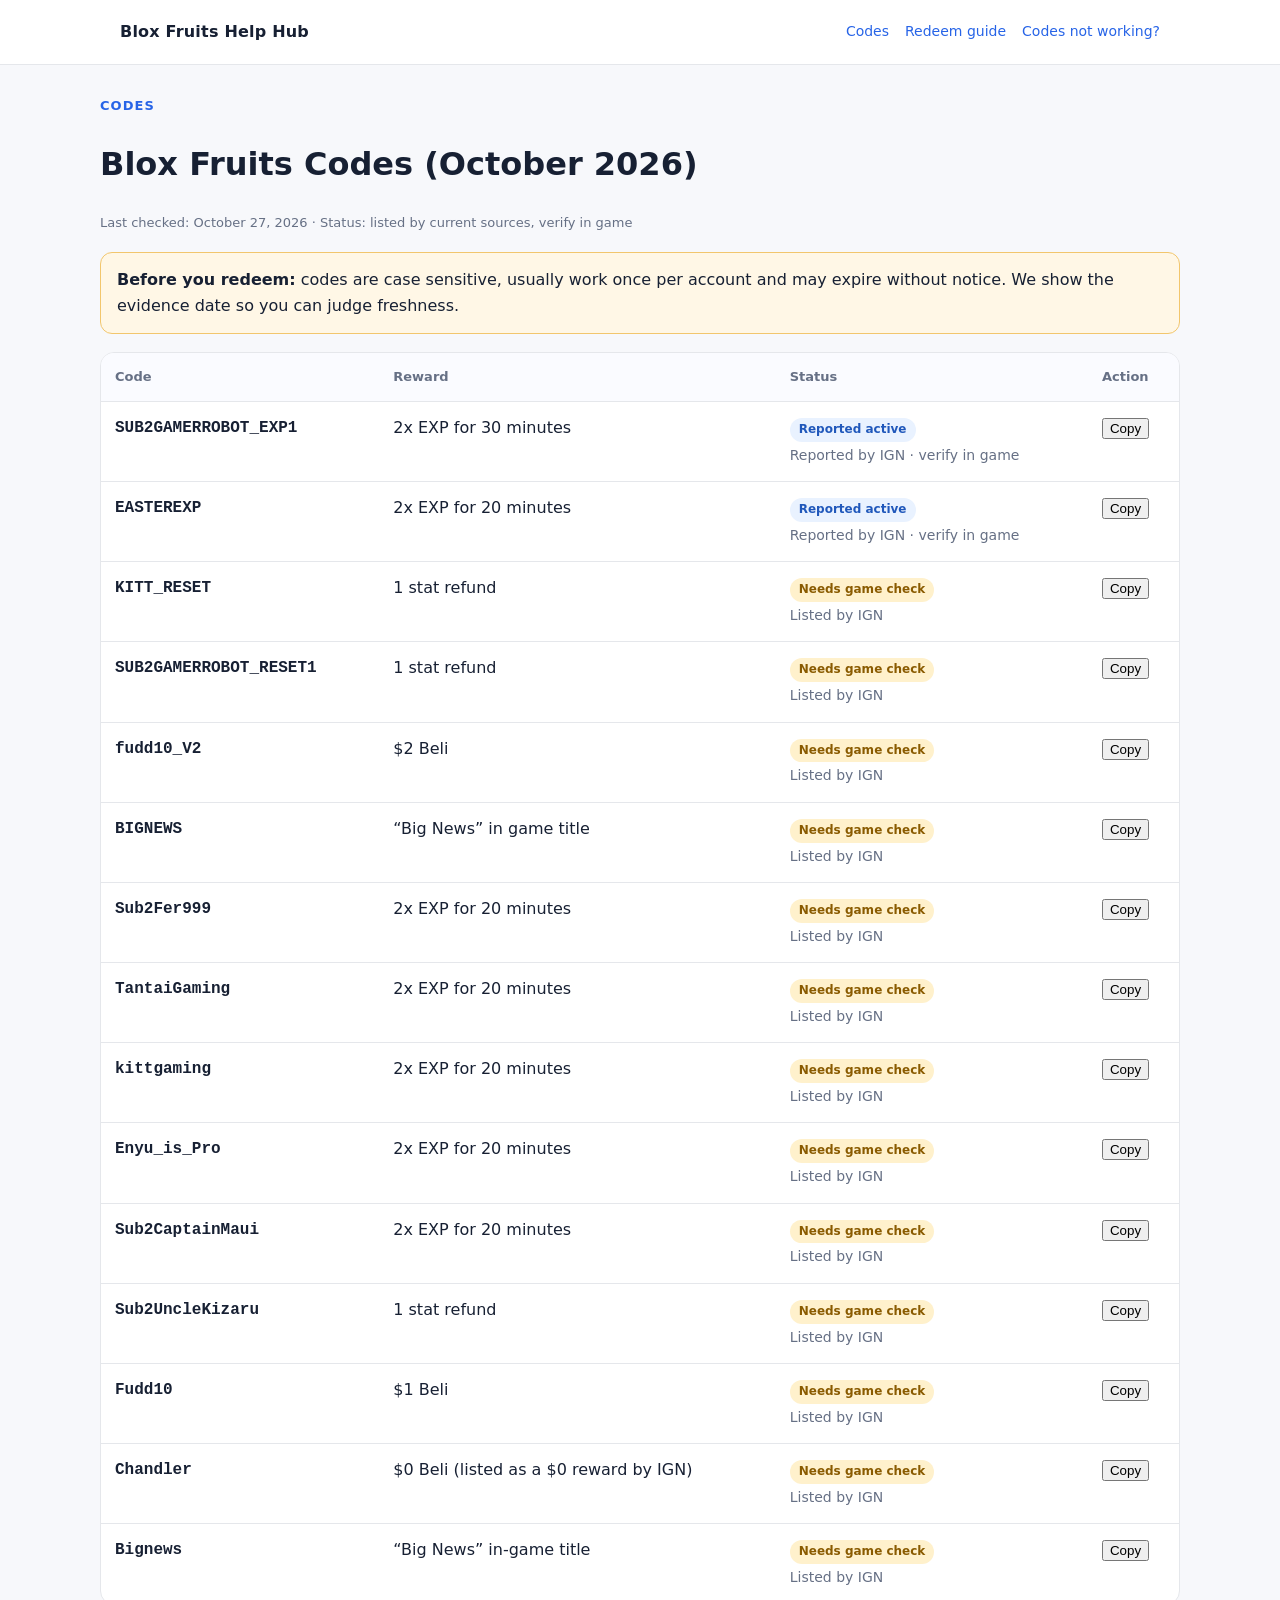
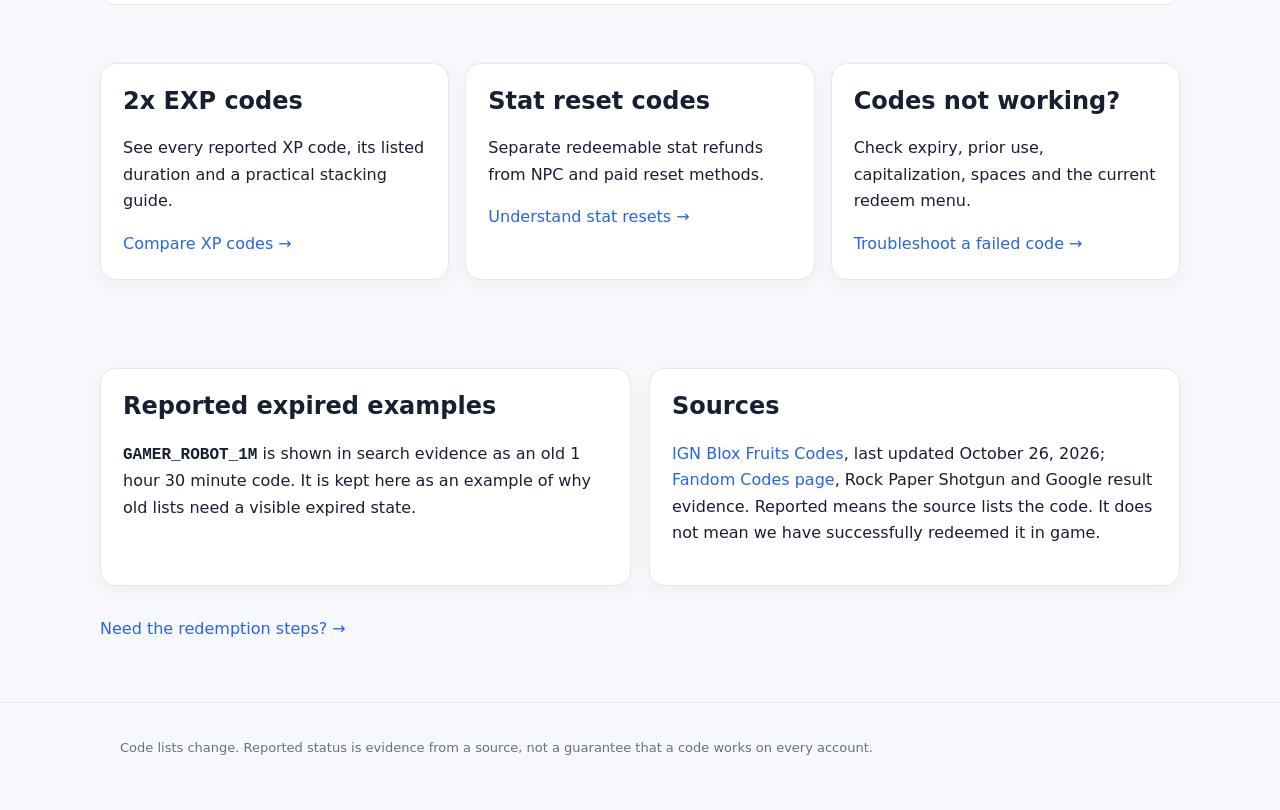
==== codes.html @ a92c0d87 "Add Blox Fruits help hub site" ====
<!doctype html><html lang="en"><head><meta charset="utf-8"><meta name="viewport" content="width=device-width,initial-scale=1"><meta name="description" content="Browse Blox Fruits XP, stat reset, Beli and title codes with rewards, check dates, reported status and a one-click copy button."><link rel="canonical" href="https://blox-fruits-help-hub.pages.dev/codes"><title>Blox Fruits Codes (October 2026) | Blox Fruits Help Hub</title><link rel="stylesheet" href="styles.css"><script src="site.js" defer></script></head><body><header class="top"><div class="shell nav"><a class="logo" href="/">Blox Fruits Help Hub</a><nav class="links"><a href="/codes">Codes</a><a href="/redeem">Redeem guide</a><a href="/not-working">Codes not working?</a></nav></div></header><main class="section shell"><div class="eyebrow">Codes</div><h1>Blox Fruits Codes (October 2026)</h1><p class="meta">Last checked: October 27, 2026 · Status: listed by current sources, verify in game</p><div class="notice"><strong>Before you redeem:</strong> codes are case sensitive, usually work once per account and may expire without notice. We show the evidence date so you can judge freshness.</div><div class="table-wrap"><table class="codes"><thead><tr><th>Code</th><th>Reward</th><th>Status</th><th>Action</th></tr></thead><tbody><tr><td class="code" data-label="Code">SUB2GAMERROBOT_EXP1</td><td data-label="Reward">2x EXP for 30 minutes</td><td data-label="Status"><span class="tag xp">Reported active</span><br><span class="small">Reported by IGN · verify in game</span></td><td data-label="Action"><button onclick="copyCode('SUB2GAMERROBOT_EXP1',this)">Copy</button></td></tr><tr><td class="code" data-label="Code">EASTEREXP</td><td data-label="Reward">2x EXP for 20 minutes</td><td data-label="Status"><span class="tag xp">Reported active</span><br><span class="small">Reported by IGN · verify in game</span></td><td data-label="Action"><button onclick="copyCode('EASTEREXP',this)">Copy</button></td></tr><tr><td class="code" data-label="Code">KITT_RESET</td><td data-label="Reward">1 stat refund</td><td data-label="Status"><span class="tag verify">Needs game check</span><br><span class="small">Listed by IGN</span></td><td data-label="Action"><button onclick="copyCode('KITT_RESET',this)">Copy</button></td></tr><tr><td class="code" data-label="Code">SUB2GAMERROBOT_RESET1</td><td data-label="Reward">1 stat refund</td><td data-label="Status"><span class="tag verify">Needs game check</span><br><span class="small">Listed by IGN</span></td><td data-label="Action"><button onclick="copyCode('SUB2GAMERROBOT_RESET1',this)">Copy</button></td></tr><tr><td class="code" data-label="Code">fudd10_V2</td><td data-label="Reward">$2 Beli</td><td data-label="Status"><span class="tag verify">Needs game check</span><br><span class="small">Listed by IGN</span></td><td data-label="Action"><button onclick="copyCode('fudd10_V2',this)">Copy</button></td></tr><tr><td class="code" data-label="Code">BIGNEWS</td><td data-label="Reward">“Big News” in game title</td><td data-label="Status"><span class="tag verify">Needs game check</span><br><span class="small">Listed by IGN</span></td><td data-label="Action"><button onclick="copyCode('BIGNEWS',this)">Copy</button></td></tr><tr><td class="code" data-label="Code">Sub2Fer999</td><td data-label="Reward">2x EXP for 20 minutes</td><td data-label="Status"><span class="tag verify">Needs game check</span><br><span class="small">Listed by IGN</span></td><td data-label="Action"><button onclick="copyCode('Sub2Fer999',this)">Copy</button></td></tr><tr><td class="code" data-label="Code">TantaiGaming</td><td data-label="Reward">2x EXP for 20 minutes</td><td data-label="Status"><span class="tag verify">Needs game check</span><br><span class="small">Listed by IGN</span></td><td data-label="Action"><button onclick="copyCode('TantaiGaming',this)">Copy</button></td></tr><tr><td class="code" data-label="Code">kittgaming</td><td data-label="Reward">2x EXP for 20 minutes</td><td data-label="Status"><span class="tag verify">Needs game check</span><br><span class="small">Listed by IGN</span></td><td data-label="Action"><button onclick="copyCode('kittgaming',this)">Copy</button></td></tr><tr><td class="code" data-label="Code">Enyu_is_Pro</td><td data-label="Reward">2x EXP for 20 minutes</td><td data-label="Status"><span class="tag verify">Needs game check</span><br><span class="small">Listed by IGN</span></td><td data-label="Action"><button onclick="copyCode('Enyu_is_Pro',this)">Copy</button></td></tr><tr><td class="code" data-label="Code">Sub2CaptainMaui</td><td data-label="Reward">2x EXP for 20 minutes</td><td data-label="Status"><span class="tag verify">Needs game check</span><br><span class="small">Listed by IGN</span></td><td data-label="Action"><button onclick="copyCode('Sub2CaptainMaui',this)">Copy</button></td></tr><tr><td class="code" data-label="Code">Sub2UncleKizaru</td><td data-label="Reward">1 stat refund</td><td data-label="Status"><span class="tag verify">Needs game check</span><br><span class="small">Listed by IGN</span></td><td data-label="Action"><button onclick="copyCode('Sub2UncleKizaru',this)">Copy</button></td></tr><tr><td class="code" data-label="Code">Fudd10</td><td data-label="Reward">$1 Beli</td><td data-label="Status"><span class="tag verify">Needs game check</span><br><span class="small">Listed by IGN</span></td><td data-label="Action"><button onclick="copyCode('Fudd10',this)">Copy</button></td></tr><tr><td class="code" data-label="Code">Chandler</td><td data-label="Reward">$0 Beli (listed as a $0 reward by IGN)</td><td data-label="Status"><span class="tag verify">Needs game check</span><br><span class="small">Listed by IGN</span></td><td data-label="Action"><button onclick="copyCode('Chandler',this)">Copy</button></td></tr><tr><td class="code" data-label="Code">Bignews</td><td data-label="Reward">“Big News” in-game title</td><td data-label="Status"><span class="tag verify">Needs game check</span><br><span class="small">Listed by IGN</span></td><td data-label="Action"><button onclick="copyCode('Bignews',this)">Copy</button></td></tr></tbody></table></div><div class="grid section"><article class="card"><h2>2x EXP codes</h2><p>See every reported XP code, its listed duration and a practical stacking guide.</p><a href="/two-x-exp-codes">Compare XP codes →</a></article><article class="card"><h2>Stat reset codes</h2><p>Separate redeemable stat refunds from NPC and paid reset methods.</p><a href="/stat-reset-codes">Understand stat resets →</a></article><article class="card"><h2>Codes not working?</h2><p>Check expiry, prior use, capitalization, spaces and the current redeem menu.</p><a href="/not-working">Troubleshoot a failed code →</a></article></div><div class="two section"><section class="card"><h2>Reported expired examples</h2><p><span class="code">GAMER_ROBOT_1M</span> is shown in search evidence as an old 1 hour 30 minute code. It is kept here as an example of why old lists need a visible expired state.</p></section><section class="card"><h2>Sources</h2><p><a href="https://www.ign.com/wikis/blox-fruits/Blox_Fruits_Codes" rel="noreferrer">IGN Blox Fruits Codes</a>, last updated October 26, 2026; <a href="https://blox-fruits.fandom.com/wiki/Codes" rel="noreferrer">Fandom Codes page</a>, Rock Paper Shotgun and Google result evidence. Reported means the source lists the code. It does not mean we have successfully redeemed it in game.</p></section></div><a href="/redeem">Need the redemption steps? →</a></main><footer class="footer"><div class="shell">Code lists change. Reported status is evidence from a source, not a guarantee that a code works on every account.</div></footer></body></html>
---- styles.css ----
:root{--bg:#f7f8fb;--ink:#172033;--muted:#667085;--card:#fff;--line:#e5e7eb;--brand:#2764e7;--soft:#eef4ff;--warn:#fff7e6;--warn-line:#f2c66d;--ok:#e8f7ee;--ok-line:#83c99c}*{box-sizing:border-box}body{margin:0;background:var(--bg);color:var(--ink);font:16px/1.65 system-ui,-apple-system,BlinkMacSystemFont,"Segoe UI",sans-serif}a{color:var(--brand);text-decoration:none}a:hover{text-decoration:underline}.shell{max-width:1080px;margin:auto;padding:0 20px}.top{background:#fff;border-bottom:1px solid var(--line);position:sticky;top:0;z-index:10}.nav{display:flex;align-items:center;justify-content:space-between;min-height:64px;gap:18px}.logo{font-weight:800;color:var(--ink);letter-spacing:.2px}.links{display:flex;gap:16px;flex-wrap:wrap;font-size:14px}.hero{padding:54px 0 30px;background:linear-gradient(135deg,#f0f5ff,#fff)}.eyebrow{font-size:13px;color:var(--brand);font-weight:700;text-transform:uppercase;letter-spacing:.08em}.hero h1{font-size:clamp(32px,5vw,52px);line-height:1.12;margin:12px 0}.hero p{max-width:720px;color:var(--muted);font-size:18px}.meta{font-size:13px;color:var(--muted)}.grid{display:grid;grid-template-columns:repeat(auto-fit,minmax(240px,1fr));gap:16px;margin:28px 0}.card{background:var(--card);border:1px solid var(--line);border-radius:16px;padding:22px;box-shadow:0 5px 18px rgba(25,50,100,.04)}.card h2,.card h3{margin-top:0;line-height:1.25}.button{display:inline-block;background:var(--brand);color:#fff;border-radius:10px;padding:10px 14px;font-weight:700;margin-top:8px}.button:hover{text-decoration:none;filter:brightness(.95)}.section{padding:30px 0}.notice{background:var(--warn);border:1px solid var(--warn-line);padding:14px 16px;border-radius:12px;margin:18px 0}.success{background:var(--ok);border:1px solid var(--ok-line);padding:14px 16px;border-radius:12px;margin:18px 0}.table-wrap{overflow-x:auto;background:#fff;border:1px solid var(--line);border-radius:14px}.codes{border-collapse:collapse;width:100%;min-width:680px}.codes th,.codes td{padding:13px 14px;border-bottom:1px solid var(--line);text-align:left;vertical-align:top}.codes th{background:#fafbff;font-size:13px;color:var(--muted)}.codes tr:last-child td{border-bottom:0}.code{font-family:ui-monospace,SFMono-Regular,Menlo,monospace;font-weight:700;white-space:nowrap}.tag{display:inline-block;border-radius:999px;padding:2px 9px;font-size:12px;font-weight:700}.tag.verify{background:#fff1cc;color:#8a5b00}.tag.exp{background:#f1f2f4;color:#596273}.tag.xp{background:#e9f2ff;color:#2058bb}.two{display:grid;grid-template-columns:repeat(auto-fit,minmax(300px,1fr));gap:18px}.steps li{margin:9px 0}.footer{color:var(--muted);font-size:13px;padding:34px 0 52px;border-top:1px solid var(--line);margin-top:30px}.small{font-size:14px;color:var(--muted)}@media(max-width:640px){.nav{align-items:flex-start;flex-direction:column;padding:14px 0}.hero{padding-top:34px}.links{gap:10px}.card{padding:18px}.table-wrap{overflow:visible;border:0;background:transparent}.codes{display:block;min-width:0;background:transparent}.codes thead{display:none}.codes tbody,.codes tr,.codes td{display:block;width:100%}.codes tr{background:#fff;border:1px solid var(--line);border-radius:14px;margin:0 0 12px;padding:4px 14px}.codes td{border-bottom:1px solid var(--line);padding:10px 0}.codes tr:last-child td{border-bottom:1px solid var(--line)}.codes td:last-child{border-bottom:0;padding-top:12px}.codes td::before{content:attr(data-label);display:block;font-size:12px;font-weight:700;color:var(--muted);margin-bottom:3px}.code{white-space:normal;overflow-wrap:anywhere}.two{grid-template-columns:1fr}}
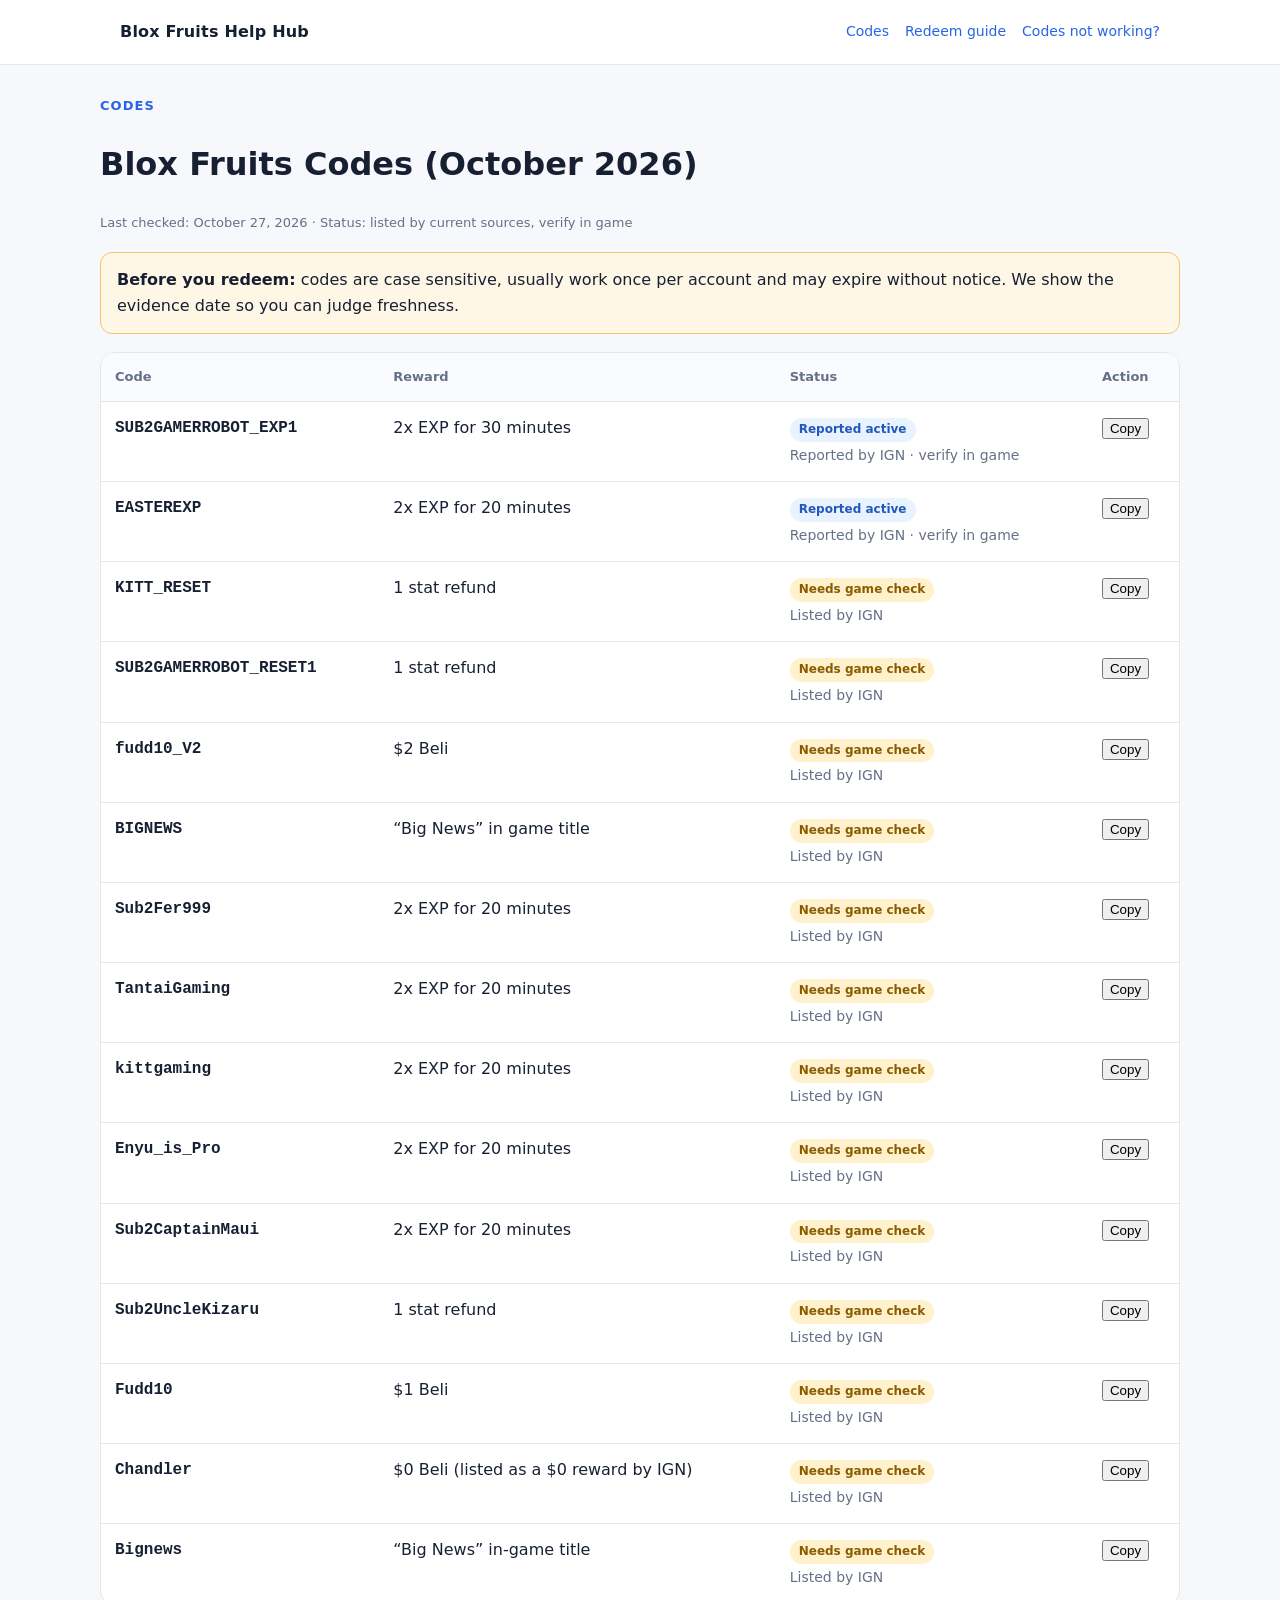
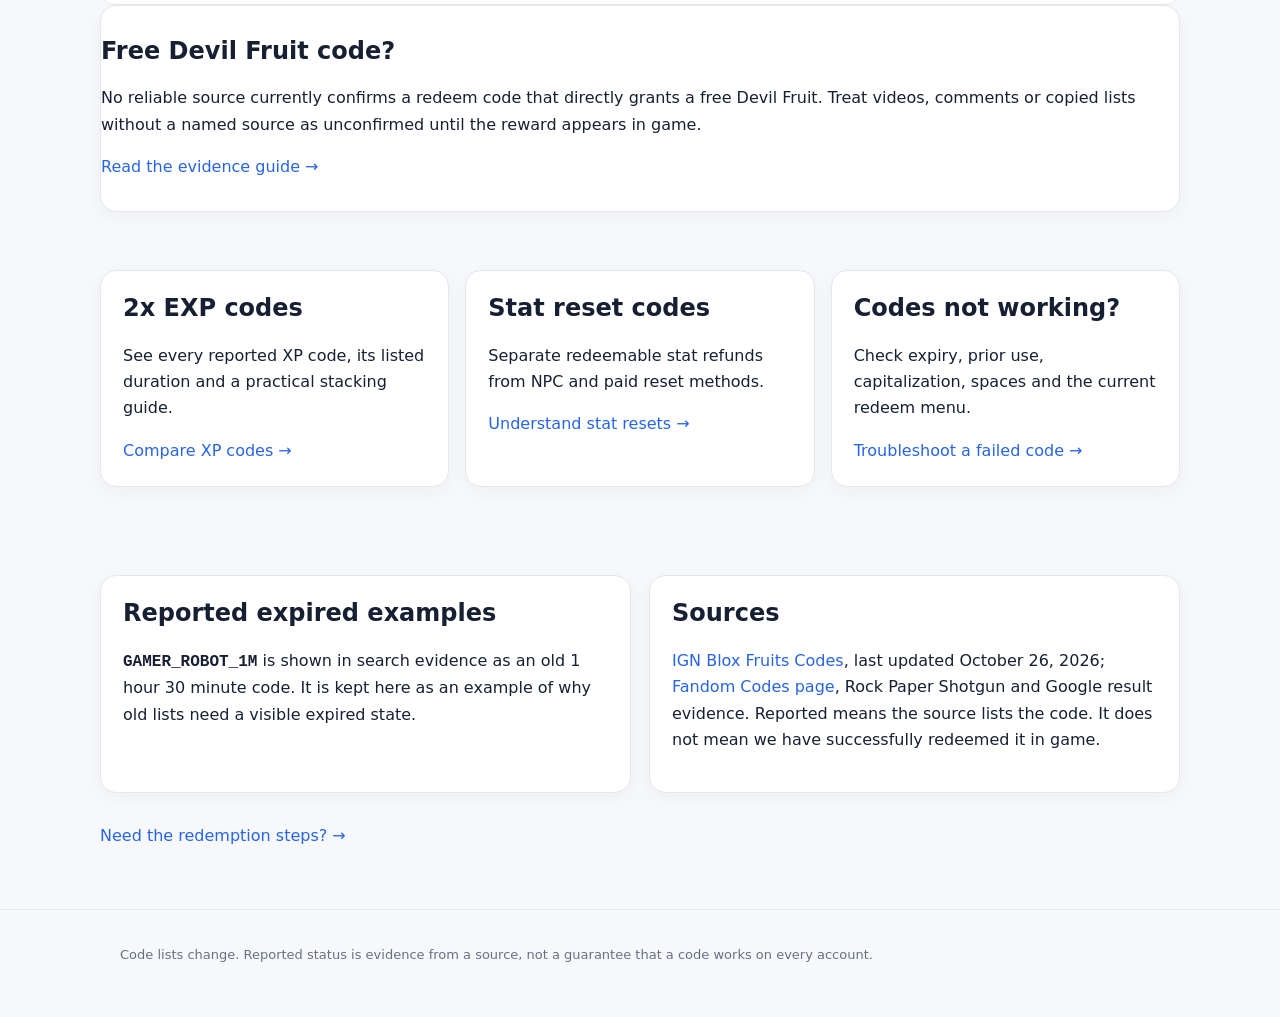
==== commit 81478af2: "Add free Devil Fruit evidence guide" ====
--- a/codes.html
+++ b/codes.html
@@ -1 +1 @@
-<!doctype html><html lang="en"><head><meta charset="utf-8"><meta name="viewport" content="width=device-width,initial-scale=1"><meta name="description" content="Browse Blox Fruits XP, stat reset, Beli and title codes with rewards, check dates, reported status and a one-click copy button."><link rel="canonical" href="https://blox-fruits-help-hub.pages.dev/codes"><title>Blox Fruits Codes (October 2026) | Blox Fruits Help Hub</title><link rel="stylesheet" href="styles.css"><script src="site.js" defer></script></head><body><header class="top"><div class="shell nav"><a class="logo" href="/">Blox Fruits Help Hub</a><nav class="links"><a href="/codes">Codes</a><a href="/redeem">Redeem guide</a><a href="/not-working">Codes not working?</a></nav></div></header><main class="section shell"><div class="eyebrow">Codes</div><h1>Blox Fruits Codes (October 2026)</h1><p class="meta">Last checked: October 27, 2026 · Status: listed by current sources, verify in game</p><div class="notice"><strong>Before you redeem:</strong> codes are case sensitive, usually work once per account and may expire without notice. We show the evidence date so you can judge freshness.</div><div class="table-wrap"><table class="codes"><thead><tr><th>Code</th><th>Reward</th><th>Status</th><th>Action</th></tr></thead><tbody><tr><td class="code" data-label="Code">SUB2GAMERROBOT_EXP1</td><td data-label="Reward">2x EXP for 30 minutes</td><td data-label="Status"><span class="tag xp">Reported active</span><br><span class="small">Reported by IGN · verify in game</span></td><td data-label="Action"><button onclick="copyCode('SUB2GAMERROBOT_EXP1',this)">Copy</button></td></tr><tr><td class="code" data-label="Code">EASTEREXP</td><td data-label="Reward">2x EXP for 20 minutes</td><td data-label="Status"><span class="tag xp">Reported active</span><br><span class="small">Reported by IGN · verify in game</span></td><td data-label="Action"><button onclick="copyCode('EASTEREXP',this)">Copy</button></td></tr><tr><td class="code" data-label="Code">KITT_RESET</td><td data-label="Reward">1 stat refund</td><td data-label="Status"><span class="tag verify">Needs game check</span><br><span class="small">Listed by IGN</span></td><td data-label="Action"><button onclick="copyCode('KITT_RESET',this)">Copy</button></td></tr><tr><td class="code" data-label="Code">SUB2GAMERROBOT_RESET1</td><td data-label="Reward">1 stat refund</td><td data-label="Status"><span class="tag verify">Needs game check</span><br><span class="small">Listed by IGN</span></td><td data-label="Action"><button onclick="copyCode('SUB2GAMERROBOT_RESET1',this)">Copy</button></td></tr><tr><td class="code" data-label="Code">fudd10_V2</td><td data-label="Reward">$2 Beli</td><td data-label="Status"><span class="tag verify">Needs game check</span><br><span class="small">Listed by IGN</span></td><td data-label="Action"><button onclick="copyCode('fudd10_V2',this)">Copy</button></td></tr><tr><td class="code" data-label="Code">BIGNEWS</td><td data-label="Reward">“Big News” in game title</td><td data-label="Status"><span class="tag verify">Needs game check</span><br><span class="small">Listed by IGN</span></td><td data-label="Action"><button onclick="copyCode('BIGNEWS',this)">Copy</button></td></tr><tr><td class="code" data-label="Code">Sub2Fer999</td><td data-label="Reward">2x EXP for 20 minutes</td><td data-label="Status"><span class="tag verify">Needs game check</span><br><span class="small">Listed by IGN</span></td><td data-label="Action"><button onclick="copyCode('Sub2Fer999',this)">Copy</button></td></tr><tr><td class="code" data-label="Code">TantaiGaming</td><td data-label="Reward">2x EXP for 20 minutes</td><td data-label="Status"><span class="tag verify">Needs game check</span><br><span class="small">Listed by IGN</span></td><td data-label="Action"><button onclick="copyCode('TantaiGaming',this)">Copy</button></td></tr><tr><td class="code" data-label="Code">kittgaming</td><td data-label="Reward">2x EXP for 20 minutes</td><td data-label="Status"><span class="tag verify">Needs game check</span><br><span class="small">Listed by IGN</span></td><td data-label="Action"><button onclick="copyCode('kittgaming',this)">Copy</button></td></tr><tr><td class="code" data-label="Code">Enyu_is_Pro</td><td data-label="Reward">2x EXP for 20 minutes</td><td data-label="Status"><span class="tag verify">Needs game check</span><br><span class="small">Listed by IGN</span></td><td data-label="Action"><button onclick="copyCode('Enyu_is_Pro',this)">Copy</button></td></tr><tr><td class="code" data-label="Code">Sub2CaptainMaui</td><td data-label="Reward">2x EXP for 20 minutes</td><td data-label="Status"><span class="tag verify">Needs game check</span><br><span class="small">Listed by IGN</span></td><td data-label="Action"><button onclick="copyCode('Sub2CaptainMaui',this)">Copy</button></td></tr><tr><td class="code" data-label="Code">Sub2UncleKizaru</td><td data-label="Reward">1 stat refund</td><td data-label="Status"><span class="tag verify">Needs game check</span><br><span class="small">Listed by IGN</span></td><td data-label="Action"><button onclick="copyCode('Sub2UncleKizaru',this)">Copy</button></td></tr><tr><td class="code" data-label="Code">Fudd10</td><td data-label="Reward">$1 Beli</td><td data-label="Status"><span class="tag verify">Needs game check</span><br><span class="small">Listed by IGN</span></td><td data-label="Action"><button onclick="copyCode('Fudd10',this)">Copy</button></td></tr><tr><td class="code" data-label="Code">Chandler</td><td data-label="Reward">$0 Beli (listed as a $0 reward by IGN)</td><td data-label="Status"><span class="tag verify">Needs game check</span><br><span class="small">Listed by IGN</span></td><td data-label="Action"><button onclick="copyCode('Chandler',this)">Copy</button></td></tr><tr><td class="code" data-label="Code">Bignews</td><td data-label="Reward">“Big News” in-game title</td><td data-label="Status"><span class="tag verify">Needs game check</span><br><span class="small">Listed by IGN</span></td><td data-label="Action"><button onclick="copyCode('Bignews',this)">Copy</button></td></tr></tbody></table></div><div class="grid section"><article class="card"><h2>2x EXP codes</h2><p>See every reported XP code, its listed duration and a practical stacking guide.</p><a href="/two-x-exp-codes">Compare XP codes →</a></article><article class="card"><h2>Stat reset codes</h2><p>Separate redeemable stat refunds from NPC and paid reset methods.</p><a href="/stat-reset-codes">Understand stat resets →</a></article><article class="card"><h2>Codes not working?</h2><p>Check expiry, prior use, capitalization, spaces and the current redeem menu.</p><a href="/not-working">Troubleshoot a failed code →</a></article></div><div class="two section"><section class="card"><h2>Reported expired examples</h2><p><span class="code">GAMER_ROBOT_1M</span> is shown in search evidence as an old 1 hour 30 minute code. It is kept here as an example of why old lists need a visible expired state.</p></section><section class="card"><h2>Sources</h2><p><a href="https://www.ign.com/wikis/blox-fruits/Blox_Fruits_Codes" rel="noreferrer">IGN Blox Fruits Codes</a>, last updated October 26, 2026; <a href="https://blox-fruits.fandom.com/wiki/Codes" rel="noreferrer">Fandom Codes page</a>, Rock Paper Shotgun and Google result evidence. Reported means the source lists the code. It does not mean we have successfully redeemed it in game.</p></section></div><a href="/redeem">Need the redemption steps? →</a></main><footer class="footer"><div class="shell">Code lists change. Reported status is evidence from a source, not a guarantee that a code works on every account.</div></footer></body></html>
+<!doctype html><html lang="en"><head><meta charset="utf-8"><meta name="viewport" content="width=device-width,initial-scale=1"><meta name="description" content="Browse Blox Fruits XP, stat reset, Beli and title codes with rewards, check dates, reported status and a one-click copy button."><link rel="canonical" href="https://blox-fruits-help-hub.pages.dev/codes"><title>Blox Fruits Codes (October 2026) | Blox Fruits Help Hub</title><link rel="stylesheet" href="styles.css"><script src="site.js" defer></script></head><body><header class="top"><div class="shell nav"><a class="logo" href="/">Blox Fruits Help Hub</a><nav class="links"><a href="/codes">Codes</a><a href="/redeem">Redeem guide</a><a href="/not-working">Codes not working?</a></nav></div></header><main class="section shell"><div class="eyebrow">Codes</div><h1>Blox Fruits Codes (October 2026)</h1><p class="meta">Last checked: October 27, 2026 · Status: listed by current sources, verify in game</p><div class="notice"><strong>Before you redeem:</strong> codes are case sensitive, usually work once per account and may expire without notice. We show the evidence date so you can judge freshness.</div><div class="table-wrap"><table class="codes"><thead><tr><th>Code</th><th>Reward</th><th>Status</th><th>Action</th></tr></thead><tbody><tr><td class="code" data-label="Code">SUB2GAMERROBOT_EXP1</td><td data-label="Reward">2x EXP for 30 minutes</td><td data-label="Status"><span class="tag xp">Reported active</span><br><span class="small">Reported by IGN · verify in game</span></td><td data-label="Action"><button onclick="copyCode('SUB2GAMERROBOT_EXP1',this)">Copy</button></td></tr><tr><td class="code" data-label="Code">EASTEREXP</td><td data-label="Reward">2x EXP for 20 minutes</td><td data-label="Status"><span class="tag xp">Reported active</span><br><span class="small">Reported by IGN · verify in game</span></td><td data-label="Action"><button onclick="copyCode('EASTEREXP',this)">Copy</button></td></tr><tr><td class="code" data-label="Code">KITT_RESET</td><td data-label="Reward">1 stat refund</td><td data-label="Status"><span class="tag verify">Needs game check</span><br><span class="small">Listed by IGN</span></td><td data-label="Action"><button onclick="copyCode('KITT_RESET',this)">Copy</button></td></tr><tr><td class="code" data-label="Code">SUB2GAMERROBOT_RESET1</td><td data-label="Reward">1 stat refund</td><td data-label="Status"><span class="tag verify">Needs game check</span><br><span class="small">Listed by IGN</span></td><td data-label="Action"><button onclick="copyCode('SUB2GAMERROBOT_RESET1',this)">Copy</button></td></tr><tr><td class="code" data-label="Code">fudd10_V2</td><td data-label="Reward">$2 Beli</td><td data-label="Status"><span class="tag verify">Needs game check</span><br><span class="small">Listed by IGN</span></td><td data-label="Action"><button onclick="copyCode('fudd10_V2',this)">Copy</button></td></tr><tr><td class="code" data-label="Code">BIGNEWS</td><td data-label="Reward">“Big News” in game title</td><td data-label="Status"><span class="tag verify">Needs game check</span><br><span class="small">Listed by IGN</span></td><td data-label="Action"><button onclick="copyCode('BIGNEWS',this)">Copy</button></td></tr><tr><td class="code" data-label="Code">Sub2Fer999</td><td data-label="Reward">2x EXP for 20 minutes</td><td data-label="Status"><span class="tag verify">Needs game check</span><br><span class="small">Listed by IGN</span></td><td data-label="Action"><button onclick="copyCode('Sub2Fer999',this)">Copy</button></td></tr><tr><td class="code" data-label="Code">TantaiGaming</td><td data-label="Reward">2x EXP for 20 minutes</td><td data-label="Status"><span class="tag verify">Needs game check</span><br><span class="small">Listed by IGN</span></td><td data-label="Action"><button onclick="copyCode('TantaiGaming',this)">Copy</button></td></tr><tr><td class="code" data-label="Code">kittgaming</td><td data-label="Reward">2x EXP for 20 minutes</td><td data-label="Status"><span class="tag verify">Needs game check</span><br><span class="small">Listed by IGN</span></td><td data-label="Action"><button onclick="copyCode('kittgaming',this)">Copy</button></td></tr><tr><td class="code" data-label="Code">Enyu_is_Pro</td><td data-label="Reward">2x EXP for 20 minutes</td><td data-label="Status"><span class="tag verify">Needs game check</span><br><span class="small">Listed by IGN</span></td><td data-label="Action"><button onclick="copyCode('Enyu_is_Pro',this)">Copy</button></td></tr><tr><td class="code" data-label="Code">Sub2CaptainMaui</td><td data-label="Reward">2x EXP for 20 minutes</td><td data-label="Status"><span class="tag verify">Needs game check</span><br><span class="small">Listed by IGN</span></td><td data-label="Action"><button onclick="copyCode('Sub2CaptainMaui',this)">Copy</button></td></tr><tr><td class="code" data-label="Code">Sub2UncleKizaru</td><td data-label="Reward">1 stat refund</td><td data-label="Status"><span class="tag verify">Needs game check</span><br><span class="small">Listed by IGN</span></td><td data-label="Action"><button onclick="copyCode('Sub2UncleKizaru',this)">Copy</button></td></tr><tr><td class="code" data-label="Code">Fudd10</td><td data-label="Reward">$1 Beli</td><td data-label="Status"><span class="tag verify">Needs game check</span><br><span class="small">Listed by IGN</span></td><td data-label="Action"><button onclick="copyCode('Fudd10',this)">Copy</button></td></tr><tr><td class="code" data-label="Code">Chandler</td><td data-label="Reward">$0 Beli (listed as a $0 reward by IGN)</td><td data-label="Status"><span class="tag verify">Needs game check</span><br><span class="small">Listed by IGN</span></td><td data-label="Action"><button onclick="copyCode('Chandler',this)">Copy</button></td></tr><tr><td class="code" data-label="Code">Bignews</td><td data-label="Reward">“Big News” in-game title</td><td data-label="Status"><span class="tag verify">Needs game check</span><br><span class="small">Listed by IGN</span></td><td data-label="Action"><button onclick="copyCode('Bignews',this)">Copy</button></td></tr></tbody></table></div><div class="card section"><h2>Free Devil Fruit code?</h2><p>No reliable source currently confirms a redeem code that directly grants a free Devil Fruit. Treat videos, comments or copied lists without a named source as unconfirmed until the reward appears in game.</p><a href="/free-devil-fruits-codes">Read the evidence guide →</a></div><div class="grid section"><article class="card"><h2>2x EXP codes</h2><p>See every reported XP code, its listed duration and a practical stacking guide.</p><a href="/two-x-exp-codes">Compare XP codes →</a></article><article class="card"><h2>Stat reset codes</h2><p>Separate redeemable stat refunds from NPC and paid reset methods.</p><a href="/stat-reset-codes">Understand stat resets →</a></article><article class="card"><h2>Codes not working?</h2><p>Check expiry, prior use, capitalization, spaces and the current redeem menu.</p><a href="/not-working">Troubleshoot a failed code →</a></article></div><div class="two section"><section class="card"><h2>Reported expired examples</h2><p><span class="code">GAMER_ROBOT_1M</span> is shown in search evidence as an old 1 hour 30 minute code. It is kept here as an example of why old lists need a visible expired state.</p></section><section class="card"><h2>Sources</h2><p><a href="https://www.ign.com/wikis/blox-fruits/Blox_Fruits_Codes" rel="noreferrer">IGN Blox Fruits Codes</a>, last updated October 26, 2026; <a href="https://blox-fruits.fandom.com/wiki/Codes" rel="noreferrer">Fandom Codes page</a>, Rock Paper Shotgun and Google result evidence. Reported means the source lists the code. It does not mean we have successfully redeemed it in game.</p></section></div><a href="/redeem">Need the redemption steps? →</a></main><footer class="footer"><div class="shell">Code lists change. Reported status is evidence from a source, not a guarantee that a code works on every account.</div></footer></body></html>
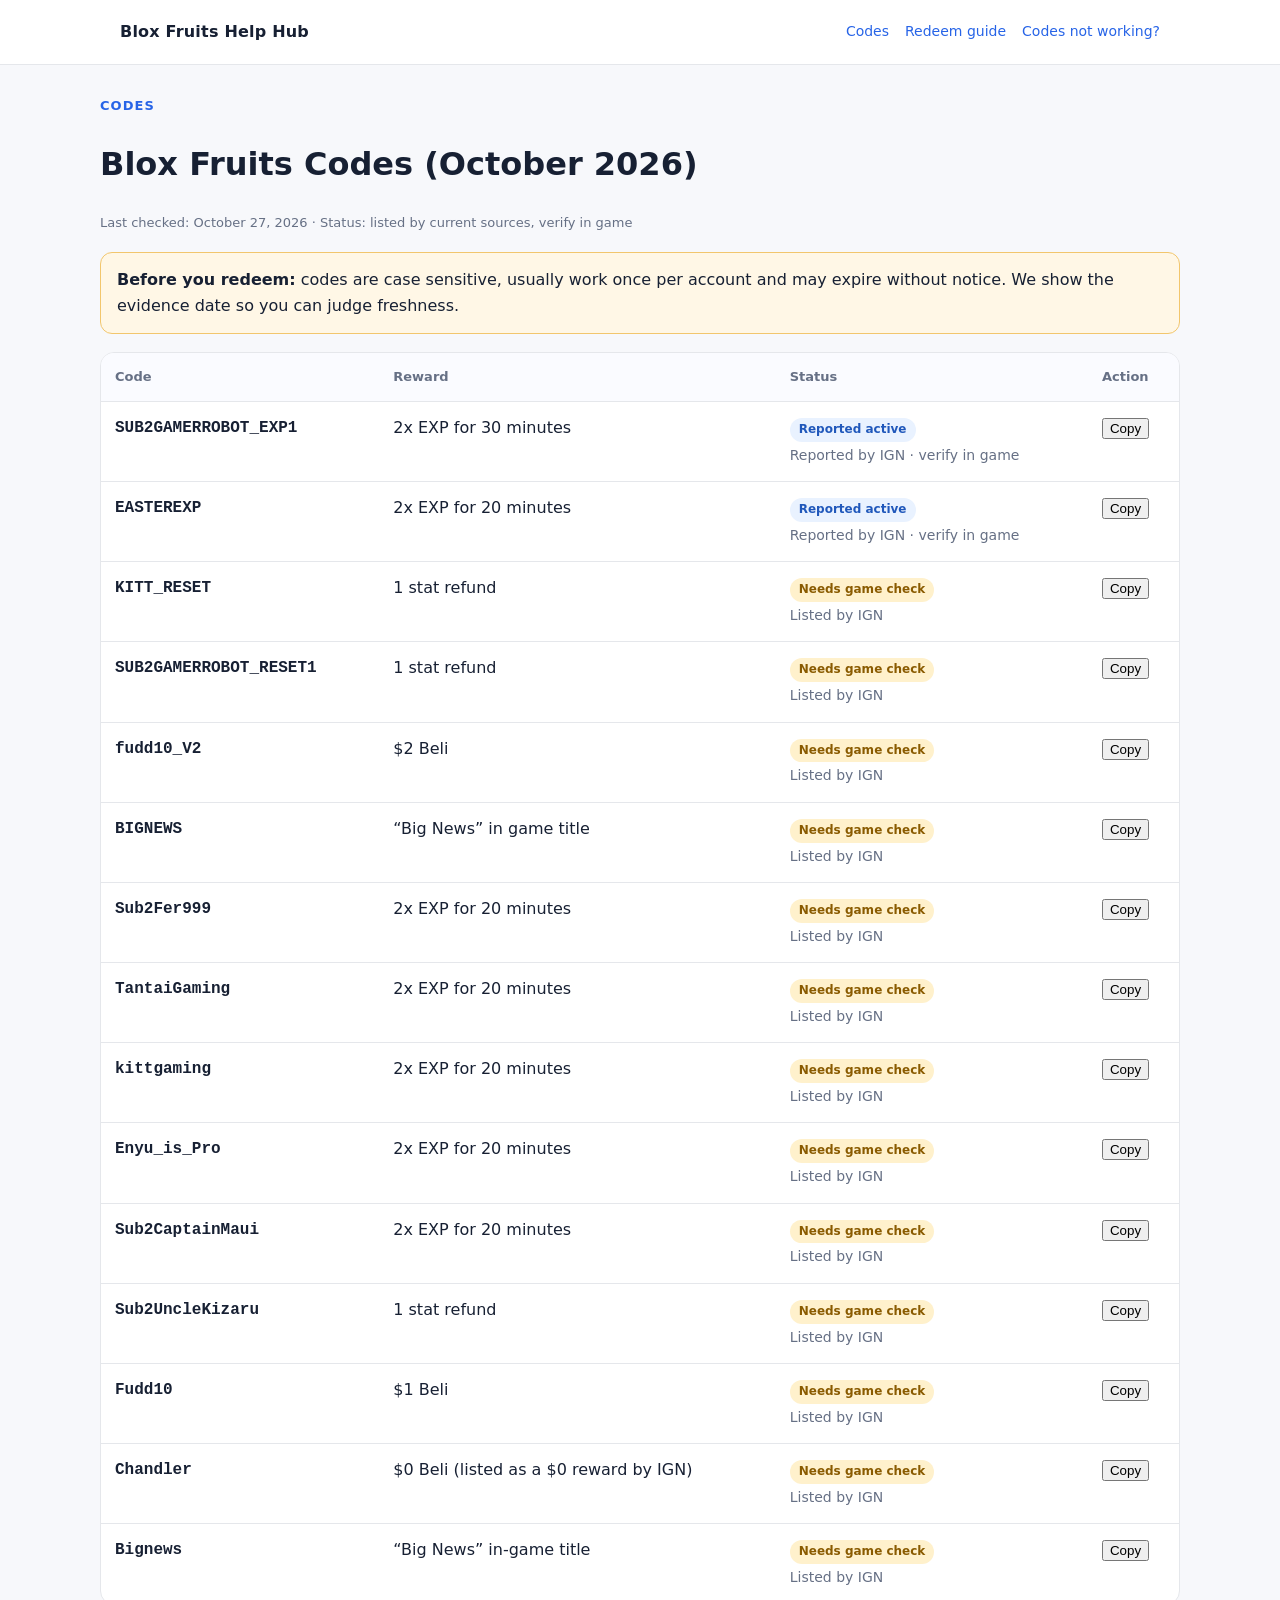
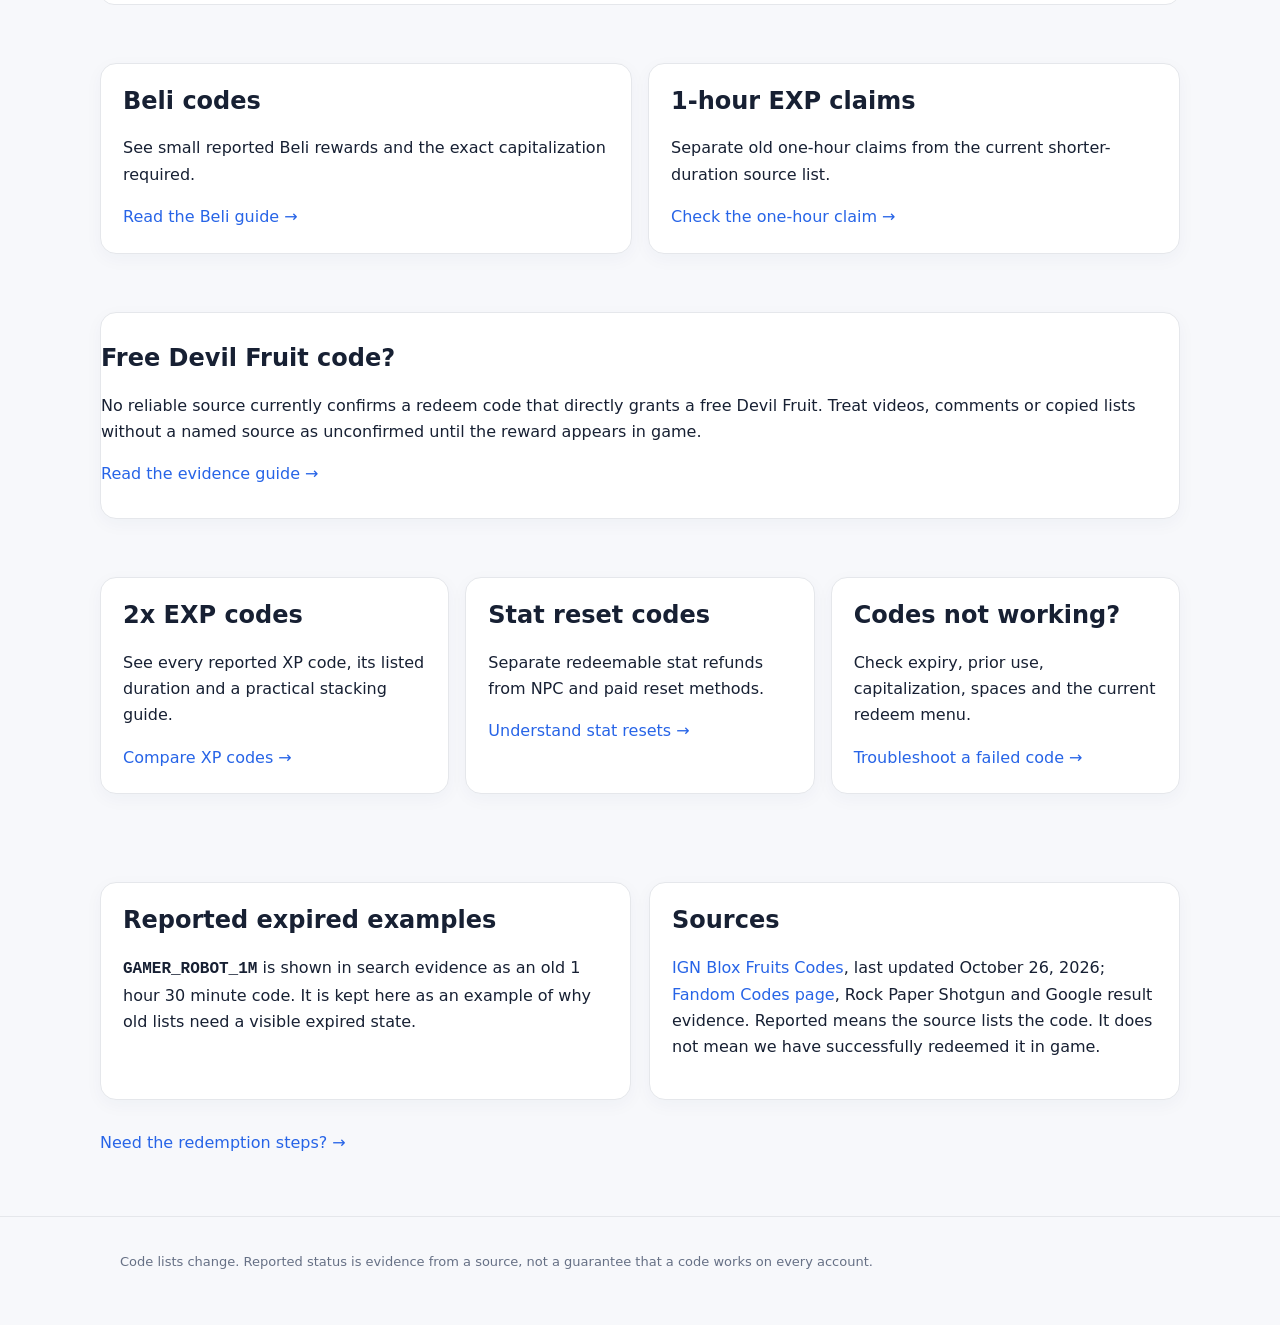
==== commit 4e7dc562: "Add Beli and one-hour EXP claim guides" ====
--- a/codes.html
+++ b/codes.html
@@ -1 +1 @@
-<!doctype html><html lang="en"><head><meta charset="utf-8"><meta name="viewport" content="width=device-width,initial-scale=1"><meta name="description" content="Browse Blox Fruits XP, stat reset, Beli and title codes with rewards, check dates, reported status and a one-click copy button."><link rel="canonical" href="https://blox-fruits-help-hub.pages.dev/codes"><title>Blox Fruits Codes (October 2026) | Blox Fruits Help Hub</title><link rel="stylesheet" href="styles.css"><script src="site.js" defer></script></head><body><header class="top"><div class="shell nav"><a class="logo" href="/">Blox Fruits Help Hub</a><nav class="links"><a href="/codes">Codes</a><a href="/redeem">Redeem guide</a><a href="/not-working">Codes not working?</a></nav></div></header><main class="section shell"><div class="eyebrow">Codes</div><h1>Blox Fruits Codes (October 2026)</h1><p class="meta">Last checked: October 27, 2026 · Status: listed by current sources, verify in game</p><div class="notice"><strong>Before you redeem:</strong> codes are case sensitive, usually work once per account and may expire without notice. We show the evidence date so you can judge freshness.</div><div class="table-wrap"><table class="codes"><thead><tr><th>Code</th><th>Reward</th><th>Status</th><th>Action</th></tr></thead><tbody><tr><td class="code" data-label="Code">SUB2GAMERROBOT_EXP1</td><td data-label="Reward">2x EXP for 30 minutes</td><td data-label="Status"><span class="tag xp">Reported active</span><br><span class="small">Reported by IGN · verify in game</span></td><td data-label="Action"><button onclick="copyCode('SUB2GAMERROBOT_EXP1',this)">Copy</button></td></tr><tr><td class="code" data-label="Code">EASTEREXP</td><td data-label="Reward">2x EXP for 20 minutes</td><td data-label="Status"><span class="tag xp">Reported active</span><br><span class="small">Reported by IGN · verify in game</span></td><td data-label="Action"><button onclick="copyCode('EASTEREXP',this)">Copy</button></td></tr><tr><td class="code" data-label="Code">KITT_RESET</td><td data-label="Reward">1 stat refund</td><td data-label="Status"><span class="tag verify">Needs game check</span><br><span class="small">Listed by IGN</span></td><td data-label="Action"><button onclick="copyCode('KITT_RESET',this)">Copy</button></td></tr><tr><td class="code" data-label="Code">SUB2GAMERROBOT_RESET1</td><td data-label="Reward">1 stat refund</td><td data-label="Status"><span class="tag verify">Needs game check</span><br><span class="small">Listed by IGN</span></td><td data-label="Action"><button onclick="copyCode('SUB2GAMERROBOT_RESET1',this)">Copy</button></td></tr><tr><td class="code" data-label="Code">fudd10_V2</td><td data-label="Reward">$2 Beli</td><td data-label="Status"><span class="tag verify">Needs game check</span><br><span class="small">Listed by IGN</span></td><td data-label="Action"><button onclick="copyCode('fudd10_V2',this)">Copy</button></td></tr><tr><td class="code" data-label="Code">BIGNEWS</td><td data-label="Reward">“Big News” in game title</td><td data-label="Status"><span class="tag verify">Needs game check</span><br><span class="small">Listed by IGN</span></td><td data-label="Action"><button onclick="copyCode('BIGNEWS',this)">Copy</button></td></tr><tr><td class="code" data-label="Code">Sub2Fer999</td><td data-label="Reward">2x EXP for 20 minutes</td><td data-label="Status"><span class="tag verify">Needs game check</span><br><span class="small">Listed by IGN</span></td><td data-label="Action"><button onclick="copyCode('Sub2Fer999',this)">Copy</button></td></tr><tr><td class="code" data-label="Code">TantaiGaming</td><td data-label="Reward">2x EXP for 20 minutes</td><td data-label="Status"><span class="tag verify">Needs game check</span><br><span class="small">Listed by IGN</span></td><td data-label="Action"><button onclick="copyCode('TantaiGaming',this)">Copy</button></td></tr><tr><td class="code" data-label="Code">kittgaming</td><td data-label="Reward">2x EXP for 20 minutes</td><td data-label="Status"><span class="tag verify">Needs game check</span><br><span class="small">Listed by IGN</span></td><td data-label="Action"><button onclick="copyCode('kittgaming',this)">Copy</button></td></tr><tr><td class="code" data-label="Code">Enyu_is_Pro</td><td data-label="Reward">2x EXP for 20 minutes</td><td data-label="Status"><span class="tag verify">Needs game check</span><br><span class="small">Listed by IGN</span></td><td data-label="Action"><button onclick="copyCode('Enyu_is_Pro',this)">Copy</button></td></tr><tr><td class="code" data-label="Code">Sub2CaptainMaui</td><td data-label="Reward">2x EXP for 20 minutes</td><td data-label="Status"><span class="tag verify">Needs game check</span><br><span class="small">Listed by IGN</span></td><td data-label="Action"><button onclick="copyCode('Sub2CaptainMaui',this)">Copy</button></td></tr><tr><td class="code" data-label="Code">Sub2UncleKizaru</td><td data-label="Reward">1 stat refund</td><td data-label="Status"><span class="tag verify">Needs game check</span><br><span class="small">Listed by IGN</span></td><td data-label="Action"><button onclick="copyCode('Sub2UncleKizaru',this)">Copy</button></td></tr><tr><td class="code" data-label="Code">Fudd10</td><td data-label="Reward">$1 Beli</td><td data-label="Status"><span class="tag verify">Needs game check</span><br><span class="small">Listed by IGN</span></td><td data-label="Action"><button onclick="copyCode('Fudd10',this)">Copy</button></td></tr><tr><td class="code" data-label="Code">Chandler</td><td data-label="Reward">$0 Beli (listed as a $0 reward by IGN)</td><td data-label="Status"><span class="tag verify">Needs game check</span><br><span class="small">Listed by IGN</span></td><td data-label="Action"><button onclick="copyCode('Chandler',this)">Copy</button></td></tr><tr><td class="code" data-label="Code">Bignews</td><td data-label="Reward">“Big News” in-game title</td><td data-label="Status"><span class="tag verify">Needs game check</span><br><span class="small">Listed by IGN</span></td><td data-label="Action"><button onclick="copyCode('Bignews',this)">Copy</button></td></tr></tbody></table></div><div class="card section"><h2>Free Devil Fruit code?</h2><p>No reliable source currently confirms a redeem code that directly grants a free Devil Fruit. Treat videos, comments or copied lists without a named source as unconfirmed until the reward appears in game.</p><a href="/free-devil-fruits-codes">Read the evidence guide →</a></div><div class="grid section"><article class="card"><h2>2x EXP codes</h2><p>See every reported XP code, its listed duration and a practical stacking guide.</p><a href="/two-x-exp-codes">Compare XP codes →</a></article><article class="card"><h2>Stat reset codes</h2><p>Separate redeemable stat refunds from NPC and paid reset methods.</p><a href="/stat-reset-codes">Understand stat resets →</a></article><article class="card"><h2>Codes not working?</h2><p>Check expiry, prior use, capitalization, spaces and the current redeem menu.</p><a href="/not-working">Troubleshoot a failed code →</a></article></div><div class="two section"><section class="card"><h2>Reported expired examples</h2><p><span class="code">GAMER_ROBOT_1M</span> is shown in search evidence as an old 1 hour 30 minute code. It is kept here as an example of why old lists need a visible expired state.</p></section><section class="card"><h2>Sources</h2><p><a href="https://www.ign.com/wikis/blox-fruits/Blox_Fruits_Codes" rel="noreferrer">IGN Blox Fruits Codes</a>, last updated October 26, 2026; <a href="https://blox-fruits.fandom.com/wiki/Codes" rel="noreferrer">Fandom Codes page</a>, Rock Paper Shotgun and Google result evidence. Reported means the source lists the code. It does not mean we have successfully redeemed it in game.</p></section></div><a href="/redeem">Need the redemption steps? →</a></main><footer class="footer"><div class="shell">Code lists change. Reported status is evidence from a source, not a guarantee that a code works on every account.</div></footer></body></html>
+<!doctype html><html lang="en"><head><meta charset="utf-8"><meta name="viewport" content="width=device-width,initial-scale=1"><meta name="description" content="Browse Blox Fruits XP, stat reset, Beli and title codes with rewards, check dates, reported status and a one-click copy button."><link rel="canonical" href="https://blox-fruits-help-hub.pages.dev/codes"><title>Blox Fruits Codes (October 2026) | Blox Fruits Help Hub</title><link rel="stylesheet" href="styles.css"><script src="site.js" defer></script></head><body><header class="top"><div class="shell nav"><a class="logo" href="/">Blox Fruits Help Hub</a><nav class="links"><a href="/codes">Codes</a><a href="/redeem">Redeem guide</a><a href="/not-working">Codes not working?</a></nav></div></header><main class="section shell"><div class="eyebrow">Codes</div><h1>Blox Fruits Codes (October 2026)</h1><p class="meta">Last checked: October 27, 2026 · Status: listed by current sources, verify in game</p><div class="notice"><strong>Before you redeem:</strong> codes are case sensitive, usually work once per account and may expire without notice. We show the evidence date so you can judge freshness.</div><div class="table-wrap"><table class="codes"><thead><tr><th>Code</th><th>Reward</th><th>Status</th><th>Action</th></tr></thead><tbody><tr><td class="code" data-label="Code">SUB2GAMERROBOT_EXP1</td><td data-label="Reward">2x EXP for 30 minutes</td><td data-label="Status"><span class="tag xp">Reported active</span><br><span class="small">Reported by IGN · verify in game</span></td><td data-label="Action"><button onclick="copyCode('SUB2GAMERROBOT_EXP1',this)">Copy</button></td></tr><tr><td class="code" data-label="Code">EASTEREXP</td><td data-label="Reward">2x EXP for 20 minutes</td><td data-label="Status"><span class="tag xp">Reported active</span><br><span class="small">Reported by IGN · verify in game</span></td><td data-label="Action"><button onclick="copyCode('EASTEREXP',this)">Copy</button></td></tr><tr><td class="code" data-label="Code">KITT_RESET</td><td data-label="Reward">1 stat refund</td><td data-label="Status"><span class="tag verify">Needs game check</span><br><span class="small">Listed by IGN</span></td><td data-label="Action"><button onclick="copyCode('KITT_RESET',this)">Copy</button></td></tr><tr><td class="code" data-label="Code">SUB2GAMERROBOT_RESET1</td><td data-label="Reward">1 stat refund</td><td data-label="Status"><span class="tag verify">Needs game check</span><br><span class="small">Listed by IGN</span></td><td data-label="Action"><button onclick="copyCode('SUB2GAMERROBOT_RESET1',this)">Copy</button></td></tr><tr><td class="code" data-label="Code">fudd10_V2</td><td data-label="Reward">$2 Beli</td><td data-label="Status"><span class="tag verify">Needs game check</span><br><span class="small">Listed by IGN</span></td><td data-label="Action"><button onclick="copyCode('fudd10_V2',this)">Copy</button></td></tr><tr><td class="code" data-label="Code">BIGNEWS</td><td data-label="Reward">“Big News” in game title</td><td data-label="Status"><span class="tag verify">Needs game check</span><br><span class="small">Listed by IGN</span></td><td data-label="Action"><button onclick="copyCode('BIGNEWS',this)">Copy</button></td></tr><tr><td class="code" data-label="Code">Sub2Fer999</td><td data-label="Reward">2x EXP for 20 minutes</td><td data-label="Status"><span class="tag verify">Needs game check</span><br><span class="small">Listed by IGN</span></td><td data-label="Action"><button onclick="copyCode('Sub2Fer999',this)">Copy</button></td></tr><tr><td class="code" data-label="Code">TantaiGaming</td><td data-label="Reward">2x EXP for 20 minutes</td><td data-label="Status"><span class="tag verify">Needs game check</span><br><span class="small">Listed by IGN</span></td><td data-label="Action"><button onclick="copyCode('TantaiGaming',this)">Copy</button></td></tr><tr><td class="code" data-label="Code">kittgaming</td><td data-label="Reward">2x EXP for 20 minutes</td><td data-label="Status"><span class="tag verify">Needs game check</span><br><span class="small">Listed by IGN</span></td><td data-label="Action"><button onclick="copyCode('kittgaming',this)">Copy</button></td></tr><tr><td class="code" data-label="Code">Enyu_is_Pro</td><td data-label="Reward">2x EXP for 20 minutes</td><td data-label="Status"><span class="tag verify">Needs game check</span><br><span class="small">Listed by IGN</span></td><td data-label="Action"><button onclick="copyCode('Enyu_is_Pro',this)">Copy</button></td></tr><tr><td class="code" data-label="Code">Sub2CaptainMaui</td><td data-label="Reward">2x EXP for 20 minutes</td><td data-label="Status"><span class="tag verify">Needs game check</span><br><span class="small">Listed by IGN</span></td><td data-label="Action"><button onclick="copyCode('Sub2CaptainMaui',this)">Copy</button></td></tr><tr><td class="code" data-label="Code">Sub2UncleKizaru</td><td data-label="Reward">1 stat refund</td><td data-label="Status"><span class="tag verify">Needs game check</span><br><span class="small">Listed by IGN</span></td><td data-label="Action"><button onclick="copyCode('Sub2UncleKizaru',this)">Copy</button></td></tr><tr><td class="code" data-label="Code">Fudd10</td><td data-label="Reward">$1 Beli</td><td data-label="Status"><span class="tag verify">Needs game check</span><br><span class="small">Listed by IGN</span></td><td data-label="Action"><button onclick="copyCode('Fudd10',this)">Copy</button></td></tr><tr><td class="code" data-label="Code">Chandler</td><td data-label="Reward">$0 Beli (listed as a $0 reward by IGN)</td><td data-label="Status"><span class="tag verify">Needs game check</span><br><span class="small">Listed by IGN</span></td><td data-label="Action"><button onclick="copyCode('Chandler',this)">Copy</button></td></tr><tr><td class="code" data-label="Code">Bignews</td><td data-label="Reward">“Big News” in-game title</td><td data-label="Status"><span class="tag verify">Needs game check</span><br><span class="small">Listed by IGN</span></td><td data-label="Action"><button onclick="copyCode('Bignews',this)">Copy</button></td></tr></tbody></table></div><div class="grid section"><article class="card"><h2>Beli codes</h2><p>See small reported Beli rewards and the exact capitalization required.</p><a href="/beli-codes">Read the Beli guide →</a></article><article class="card"><h2>1-hour EXP claims</h2><p>Separate old one-hour claims from the current shorter-duration source list.</p><a href="/one-hour-exp-code">Check the one-hour claim →</a></article></div><div class="card section"><h2>Free Devil Fruit code?</h2><p>No reliable source currently confirms a redeem code that directly grants a free Devil Fruit. Treat videos, comments or copied lists without a named source as unconfirmed until the reward appears in game.</p><a href="/free-devil-fruits-codes">Read the evidence guide →</a></div><div class="grid section"><article class="card"><h2>2x EXP codes</h2><p>See every reported XP code, its listed duration and a practical stacking guide.</p><a href="/two-x-exp-codes">Compare XP codes →</a></article><article class="card"><h2>Stat reset codes</h2><p>Separate redeemable stat refunds from NPC and paid reset methods.</p><a href="/stat-reset-codes">Understand stat resets →</a></article><article class="card"><h2>Codes not working?</h2><p>Check expiry, prior use, capitalization, spaces and the current redeem menu.</p><a href="/not-working">Troubleshoot a failed code →</a></article></div><div class="two section"><section class="card"><h2>Reported expired examples</h2><p><span class="code">GAMER_ROBOT_1M</span> is shown in search evidence as an old 1 hour 30 minute code. It is kept here as an example of why old lists need a visible expired state.</p></section><section class="card"><h2>Sources</h2><p><a href="https://www.ign.com/wikis/blox-fruits/Blox_Fruits_Codes" rel="noreferrer">IGN Blox Fruits Codes</a>, last updated October 26, 2026; <a href="https://blox-fruits.fandom.com/wiki/Codes" rel="noreferrer">Fandom Codes page</a>, Rock Paper Shotgun and Google result evidence. Reported means the source lists the code. It does not mean we have successfully redeemed it in game.</p></section></div><a href="/redeem">Need the redemption steps? →</a></main><footer class="footer"><div class="shell">Code lists change. Reported status is evidence from a source, not a guarantee that a code works on every account.</div></footer></body></html>
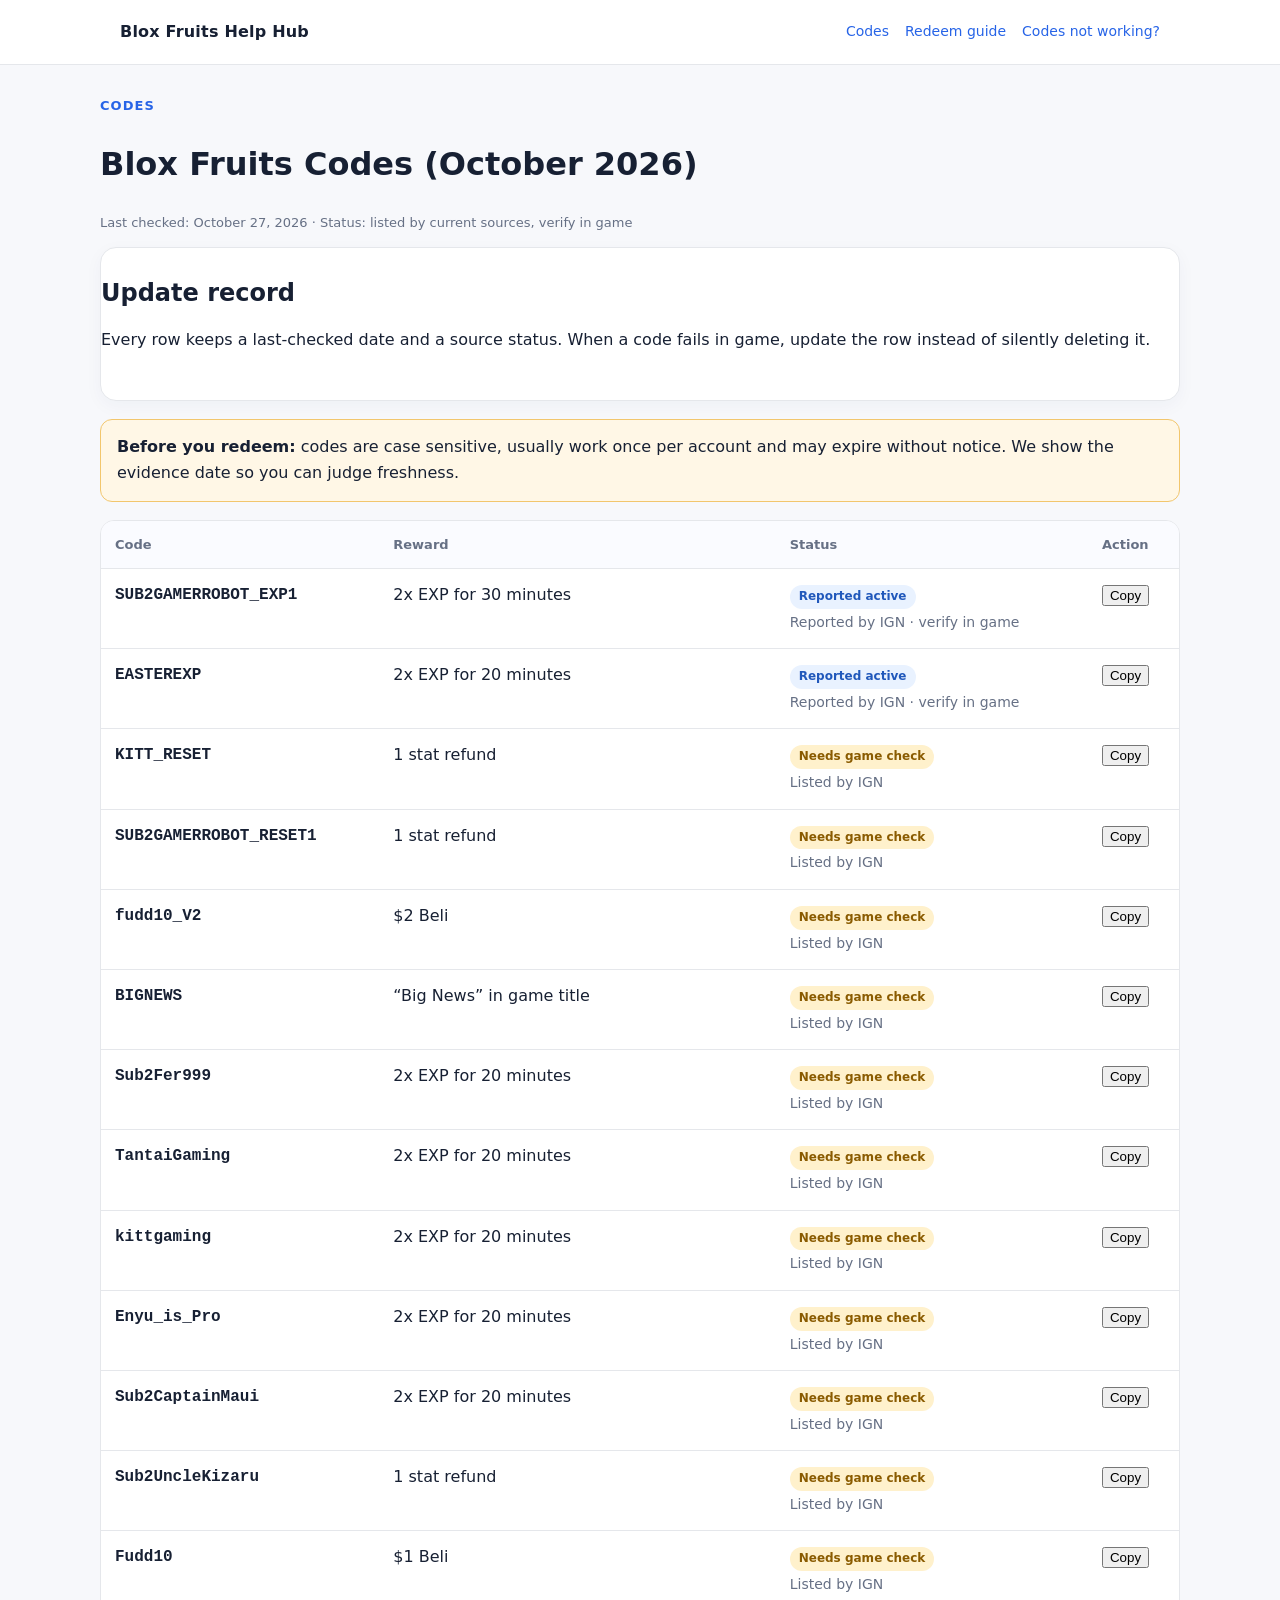
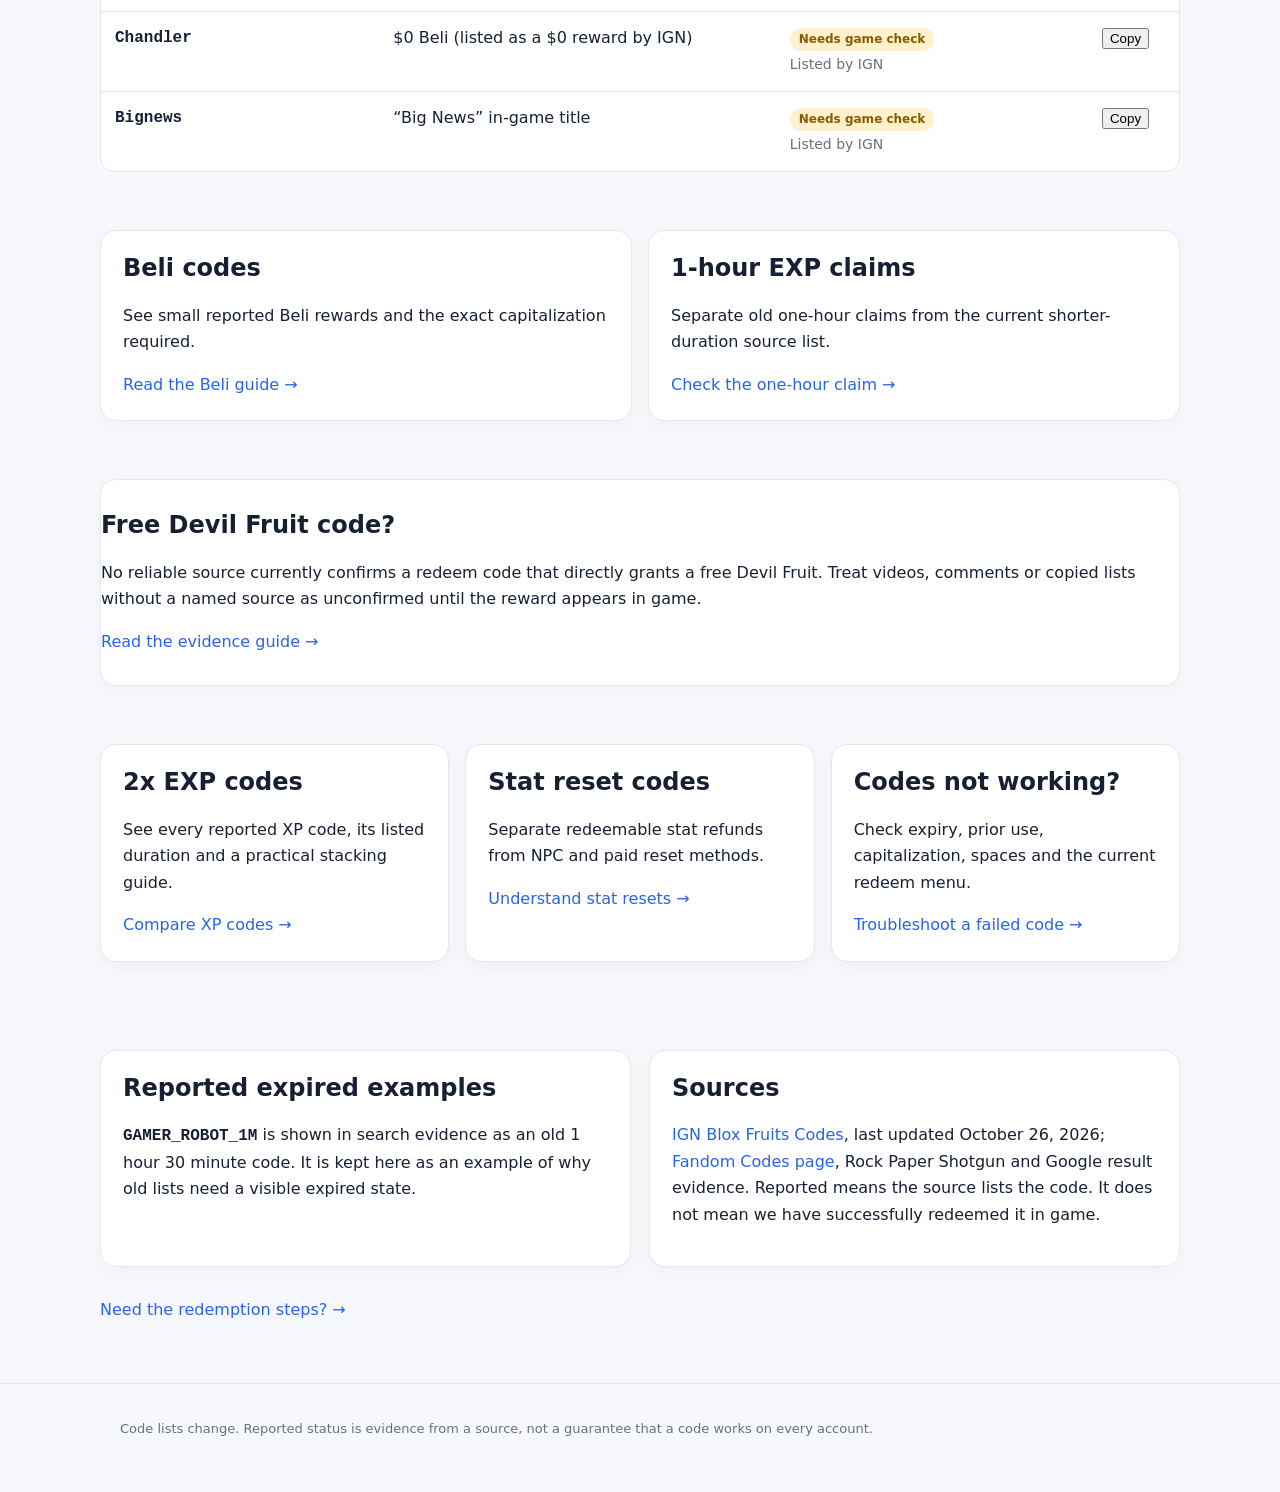
==== commit 973d2bb5: "Add code verification workflow to public pages" ====
--- a/codes.html
+++ b/codes.html
@@ -1 +1 @@
-<!doctype html><html lang="en"><head><meta charset="utf-8"><meta name="viewport" content="width=device-width,initial-scale=1"><meta name="description" content="Browse Blox Fruits XP, stat reset, Beli and title codes with rewards, check dates, reported status and a one-click copy button."><link rel="canonical" href="https://blox-fruits-help-hub.pages.dev/codes"><title>Blox Fruits Codes (October 2026) | Blox Fruits Help Hub</title><link rel="stylesheet" href="styles.css"><script src="site.js" defer></script></head><body><header class="top"><div class="shell nav"><a class="logo" href="/">Blox Fruits Help Hub</a><nav class="links"><a href="/codes">Codes</a><a href="/redeem">Redeem guide</a><a href="/not-working">Codes not working?</a></nav></div></header><main class="section shell"><div class="eyebrow">Codes</div><h1>Blox Fruits Codes (October 2026)</h1><p class="meta">Last checked: October 27, 2026 · Status: listed by current sources, verify in game</p><div class="notice"><strong>Before you redeem:</strong> codes are case sensitive, usually work once per account and may expire without notice. We show the evidence date so you can judge freshness.</div><div class="table-wrap"><table class="codes"><thead><tr><th>Code</th><th>Reward</th><th>Status</th><th>Action</th></tr></thead><tbody><tr><td class="code" data-label="Code">SUB2GAMERROBOT_EXP1</td><td data-label="Reward">2x EXP for 30 minutes</td><td data-label="Status"><span class="tag xp">Reported active</span><br><span class="small">Reported by IGN · verify in game</span></td><td data-label="Action"><button onclick="copyCode('SUB2GAMERROBOT_EXP1',this)">Copy</button></td></tr><tr><td class="code" data-label="Code">EASTEREXP</td><td data-label="Reward">2x EXP for 20 minutes</td><td data-label="Status"><span class="tag xp">Reported active</span><br><span class="small">Reported by IGN · verify in game</span></td><td data-label="Action"><button onclick="copyCode('EASTEREXP',this)">Copy</button></td></tr><tr><td class="code" data-label="Code">KITT_RESET</td><td data-label="Reward">1 stat refund</td><td data-label="Status"><span class="tag verify">Needs game check</span><br><span class="small">Listed by IGN</span></td><td data-label="Action"><button onclick="copyCode('KITT_RESET',this)">Copy</button></td></tr><tr><td class="code" data-label="Code">SUB2GAMERROBOT_RESET1</td><td data-label="Reward">1 stat refund</td><td data-label="Status"><span class="tag verify">Needs game check</span><br><span class="small">Listed by IGN</span></td><td data-label="Action"><button onclick="copyCode('SUB2GAMERROBOT_RESET1',this)">Copy</button></td></tr><tr><td class="code" data-label="Code">fudd10_V2</td><td data-label="Reward">$2 Beli</td><td data-label="Status"><span class="tag verify">Needs game check</span><br><span class="small">Listed by IGN</span></td><td data-label="Action"><button onclick="copyCode('fudd10_V2',this)">Copy</button></td></tr><tr><td class="code" data-label="Code">BIGNEWS</td><td data-label="Reward">“Big News” in game title</td><td data-label="Status"><span class="tag verify">Needs game check</span><br><span class="small">Listed by IGN</span></td><td data-label="Action"><button onclick="copyCode('BIGNEWS',this)">Copy</button></td></tr><tr><td class="code" data-label="Code">Sub2Fer999</td><td data-label="Reward">2x EXP for 20 minutes</td><td data-label="Status"><span class="tag verify">Needs game check</span><br><span class="small">Listed by IGN</span></td><td data-label="Action"><button onclick="copyCode('Sub2Fer999',this)">Copy</button></td></tr><tr><td class="code" data-label="Code">TantaiGaming</td><td data-label="Reward">2x EXP for 20 minutes</td><td data-label="Status"><span class="tag verify">Needs game check</span><br><span class="small">Listed by IGN</span></td><td data-label="Action"><button onclick="copyCode('TantaiGaming',this)">Copy</button></td></tr><tr><td class="code" data-label="Code">kittgaming</td><td data-label="Reward">2x EXP for 20 minutes</td><td data-label="Status"><span class="tag verify">Needs game check</span><br><span class="small">Listed by IGN</span></td><td data-label="Action"><button onclick="copyCode('kittgaming',this)">Copy</button></td></tr><tr><td class="code" data-label="Code">Enyu_is_Pro</td><td data-label="Reward">2x EXP for 20 minutes</td><td data-label="Status"><span class="tag verify">Needs game check</span><br><span class="small">Listed by IGN</span></td><td data-label="Action"><button onclick="copyCode('Enyu_is_Pro',this)">Copy</button></td></tr><tr><td class="code" data-label="Code">Sub2CaptainMaui</td><td data-label="Reward">2x EXP for 20 minutes</td><td data-label="Status"><span class="tag verify">Needs game check</span><br><span class="small">Listed by IGN</span></td><td data-label="Action"><button onclick="copyCode('Sub2CaptainMaui',this)">Copy</button></td></tr><tr><td class="code" data-label="Code">Sub2UncleKizaru</td><td data-label="Reward">1 stat refund</td><td data-label="Status"><span class="tag verify">Needs game check</span><br><span class="small">Listed by IGN</span></td><td data-label="Action"><button onclick="copyCode('Sub2UncleKizaru',this)">Copy</button></td></tr><tr><td class="code" data-label="Code">Fudd10</td><td data-label="Reward">$1 Beli</td><td data-label="Status"><span class="tag verify">Needs game check</span><br><span class="small">Listed by IGN</span></td><td data-label="Action"><button onclick="copyCode('Fudd10',this)">Copy</button></td></tr><tr><td class="code" data-label="Code">Chandler</td><td data-label="Reward">$0 Beli (listed as a $0 reward by IGN)</td><td data-label="Status"><span class="tag verify">Needs game check</span><br><span class="small">Listed by IGN</span></td><td data-label="Action"><button onclick="copyCode('Chandler',this)">Copy</button></td></tr><tr><td class="code" data-label="Code">Bignews</td><td data-label="Reward">“Big News” in-game title</td><td data-label="Status"><span class="tag verify">Needs game check</span><br><span class="small">Listed by IGN</span></td><td data-label="Action"><button onclick="copyCode('Bignews',this)">Copy</button></td></tr></tbody></table></div><div class="grid section"><article class="card"><h2>Beli codes</h2><p>See small reported Beli rewards and the exact capitalization required.</p><a href="/beli-codes">Read the Beli guide →</a></article><article class="card"><h2>1-hour EXP claims</h2><p>Separate old one-hour claims from the current shorter-duration source list.</p><a href="/one-hour-exp-code">Check the one-hour claim →</a></article></div><div class="card section"><h2>Free Devil Fruit code?</h2><p>No reliable source currently confirms a redeem code that directly grants a free Devil Fruit. Treat videos, comments or copied lists without a named source as unconfirmed until the reward appears in game.</p><a href="/free-devil-fruits-codes">Read the evidence guide →</a></div><div class="grid section"><article class="card"><h2>2x EXP codes</h2><p>See every reported XP code, its listed duration and a practical stacking guide.</p><a href="/two-x-exp-codes">Compare XP codes →</a></article><article class="card"><h2>Stat reset codes</h2><p>Separate redeemable stat refunds from NPC and paid reset methods.</p><a href="/stat-reset-codes">Understand stat resets →</a></article><article class="card"><h2>Codes not working?</h2><p>Check expiry, prior use, capitalization, spaces and the current redeem menu.</p><a href="/not-working">Troubleshoot a failed code →</a></article></div><div class="two section"><section class="card"><h2>Reported expired examples</h2><p><span class="code">GAMER_ROBOT_1M</span> is shown in search evidence as an old 1 hour 30 minute code. It is kept here as an example of why old lists need a visible expired state.</p></section><section class="card"><h2>Sources</h2><p><a href="https://www.ign.com/wikis/blox-fruits/Blox_Fruits_Codes" rel="noreferrer">IGN Blox Fruits Codes</a>, last updated October 26, 2026; <a href="https://blox-fruits.fandom.com/wiki/Codes" rel="noreferrer">Fandom Codes page</a>, Rock Paper Shotgun and Google result evidence. Reported means the source lists the code. It does not mean we have successfully redeemed it in game.</p></section></div><a href="/redeem">Need the redemption steps? →</a></main><footer class="footer"><div class="shell">Code lists change. Reported status is evidence from a source, not a guarantee that a code works on every account.</div></footer></body></html>
+<!doctype html><html lang="en"><head><meta charset="utf-8"><meta name="viewport" content="width=device-width,initial-scale=1"><meta name="description" content="Browse Blox Fruits XP, stat reset, Beli and title codes with rewards, check dates, reported status and a one-click copy button."><link rel="canonical" href="https://blox-fruits-help-hub.pages.dev/codes"><title>Blox Fruits Codes (October 2026) | Blox Fruits Help Hub</title><link rel="stylesheet" href="styles.css"><script src="site.js" defer></script></head><body><header class="top"><div class="shell nav"><a class="logo" href="/">Blox Fruits Help Hub</a><nav class="links"><a href="/codes">Codes</a><a href="/redeem">Redeem guide</a><a href="/not-working">Codes not working?</a></nav></div></header><main class="section shell"><div class="eyebrow">Codes</div><h1>Blox Fruits Codes (October 2026)</h1><p class="meta">Last checked: October 27, 2026 · Status: listed by current sources, verify in game</p><div class="card section"><h2>Update record</h2><p>Every row keeps a last-checked date and a source status. When a code fails in game, update the row instead of silently deleting it.</p></div><div class="notice"><strong>Before you redeem:</strong> codes are case sensitive, usually work once per account and may expire without notice. We show the evidence date so you can judge freshness.</div><div class="table-wrap"><table class="codes"><thead><tr><th>Code</th><th>Reward</th><th>Status</th><th>Action</th></tr></thead><tbody><tr><td class="code" data-label="Code">SUB2GAMERROBOT_EXP1</td><td data-label="Reward">2x EXP for 30 minutes</td><td data-label="Status"><span class="tag xp">Reported active</span><br><span class="small">Reported by IGN · verify in game</span></td><td data-label="Action"><button onclick="copyCode('SUB2GAMERROBOT_EXP1',this)">Copy</button></td></tr><tr><td class="code" data-label="Code">EASTEREXP</td><td data-label="Reward">2x EXP for 20 minutes</td><td data-label="Status"><span class="tag xp">Reported active</span><br><span class="small">Reported by IGN · verify in game</span></td><td data-label="Action"><button onclick="copyCode('EASTEREXP',this)">Copy</button></td></tr><tr><td class="code" data-label="Code">KITT_RESET</td><td data-label="Reward">1 stat refund</td><td data-label="Status"><span class="tag verify">Needs game check</span><br><span class="small">Listed by IGN</span></td><td data-label="Action"><button onclick="copyCode('KITT_RESET',this)">Copy</button></td></tr><tr><td class="code" data-label="Code">SUB2GAMERROBOT_RESET1</td><td data-label="Reward">1 stat refund</td><td data-label="Status"><span class="tag verify">Needs game check</span><br><span class="small">Listed by IGN</span></td><td data-label="Action"><button onclick="copyCode('SUB2GAMERROBOT_RESET1',this)">Copy</button></td></tr><tr><td class="code" data-label="Code">fudd10_V2</td><td data-label="Reward">$2 Beli</td><td data-label="Status"><span class="tag verify">Needs game check</span><br><span class="small">Listed by IGN</span></td><td data-label="Action"><button onclick="copyCode('fudd10_V2',this)">Copy</button></td></tr><tr><td class="code" data-label="Code">BIGNEWS</td><td data-label="Reward">“Big News” in game title</td><td data-label="Status"><span class="tag verify">Needs game check</span><br><span class="small">Listed by IGN</span></td><td data-label="Action"><button onclick="copyCode('BIGNEWS',this)">Copy</button></td></tr><tr><td class="code" data-label="Code">Sub2Fer999</td><td data-label="Reward">2x EXP for 20 minutes</td><td data-label="Status"><span class="tag verify">Needs game check</span><br><span class="small">Listed by IGN</span></td><td data-label="Action"><button onclick="copyCode('Sub2Fer999',this)">Copy</button></td></tr><tr><td class="code" data-label="Code">TantaiGaming</td><td data-label="Reward">2x EXP for 20 minutes</td><td data-label="Status"><span class="tag verify">Needs game check</span><br><span class="small">Listed by IGN</span></td><td data-label="Action"><button onclick="copyCode('TantaiGaming',this)">Copy</button></td></tr><tr><td class="code" data-label="Code">kittgaming</td><td data-label="Reward">2x EXP for 20 minutes</td><td data-label="Status"><span class="tag verify">Needs game check</span><br><span class="small">Listed by IGN</span></td><td data-label="Action"><button onclick="copyCode('kittgaming',this)">Copy</button></td></tr><tr><td class="code" data-label="Code">Enyu_is_Pro</td><td data-label="Reward">2x EXP for 20 minutes</td><td data-label="Status"><span class="tag verify">Needs game check</span><br><span class="small">Listed by IGN</span></td><td data-label="Action"><button onclick="copyCode('Enyu_is_Pro',this)">Copy</button></td></tr><tr><td class="code" data-label="Code">Sub2CaptainMaui</td><td data-label="Reward">2x EXP for 20 minutes</td><td data-label="Status"><span class="tag verify">Needs game check</span><br><span class="small">Listed by IGN</span></td><td data-label="Action"><button onclick="copyCode('Sub2CaptainMaui',this)">Copy</button></td></tr><tr><td class="code" data-label="Code">Sub2UncleKizaru</td><td data-label="Reward">1 stat refund</td><td data-label="Status"><span class="tag verify">Needs game check</span><br><span class="small">Listed by IGN</span></td><td data-label="Action"><button onclick="copyCode('Sub2UncleKizaru',this)">Copy</button></td></tr><tr><td class="code" data-label="Code">Fudd10</td><td data-label="Reward">$1 Beli</td><td data-label="Status"><span class="tag verify">Needs game check</span><br><span class="small">Listed by IGN</span></td><td data-label="Action"><button onclick="copyCode('Fudd10',this)">Copy</button></td></tr><tr><td class="code" data-label="Code">Chandler</td><td data-label="Reward">$0 Beli (listed as a $0 reward by IGN)</td><td data-label="Status"><span class="tag verify">Needs game check</span><br><span class="small">Listed by IGN</span></td><td data-label="Action"><button onclick="copyCode('Chandler',this)">Copy</button></td></tr><tr><td class="code" data-label="Code">Bignews</td><td data-label="Reward">“Big News” in-game title</td><td data-label="Status"><span class="tag verify">Needs game check</span><br><span class="small">Listed by IGN</span></td><td data-label="Action"><button onclick="copyCode('Bignews',this)">Copy</button></td></tr></tbody></table></div><div class="grid section"><article class="card"><h2>Beli codes</h2><p>See small reported Beli rewards and the exact capitalization required.</p><a href="/beli-codes">Read the Beli guide →</a></article><article class="card"><h2>1-hour EXP claims</h2><p>Separate old one-hour claims from the current shorter-duration source list.</p><a href="/one-hour-exp-code">Check the one-hour claim →</a></article></div><div class="card section"><h2>Free Devil Fruit code?</h2><p>No reliable source currently confirms a redeem code that directly grants a free Devil Fruit. Treat videos, comments or copied lists without a named source as unconfirmed until the reward appears in game.</p><a href="/free-devil-fruits-codes">Read the evidence guide →</a></div><div class="grid section"><article class="card"><h2>2x EXP codes</h2><p>See every reported XP code, its listed duration and a practical stacking guide.</p><a href="/two-x-exp-codes">Compare XP codes →</a></article><article class="card"><h2>Stat reset codes</h2><p>Separate redeemable stat refunds from NPC and paid reset methods.</p><a href="/stat-reset-codes">Understand stat resets →</a></article><article class="card"><h2>Codes not working?</h2><p>Check expiry, prior use, capitalization, spaces and the current redeem menu.</p><a href="/not-working">Troubleshoot a failed code →</a></article></div><div class="two section"><section class="card"><h2>Reported expired examples</h2><p><span class="code">GAMER_ROBOT_1M</span> is shown in search evidence as an old 1 hour 30 minute code. It is kept here as an example of why old lists need a visible expired state.</p></section><section class="card"><h2>Sources</h2><p><a href="https://www.ign.com/wikis/blox-fruits/Blox_Fruits_Codes" rel="noreferrer">IGN Blox Fruits Codes</a>, last updated October 26, 2026; <a href="https://blox-fruits.fandom.com/wiki/Codes" rel="noreferrer">Fandom Codes page</a>, Rock Paper Shotgun and Google result evidence. Reported means the source lists the code. It does not mean we have successfully redeemed it in game.</p></section></div><a href="/redeem">Need the redemption steps? →</a></main><footer class="footer"><div class="shell">Code lists change. Reported status is evidence from a source, not a guarantee that a code works on every account.</div></footer></body></html>
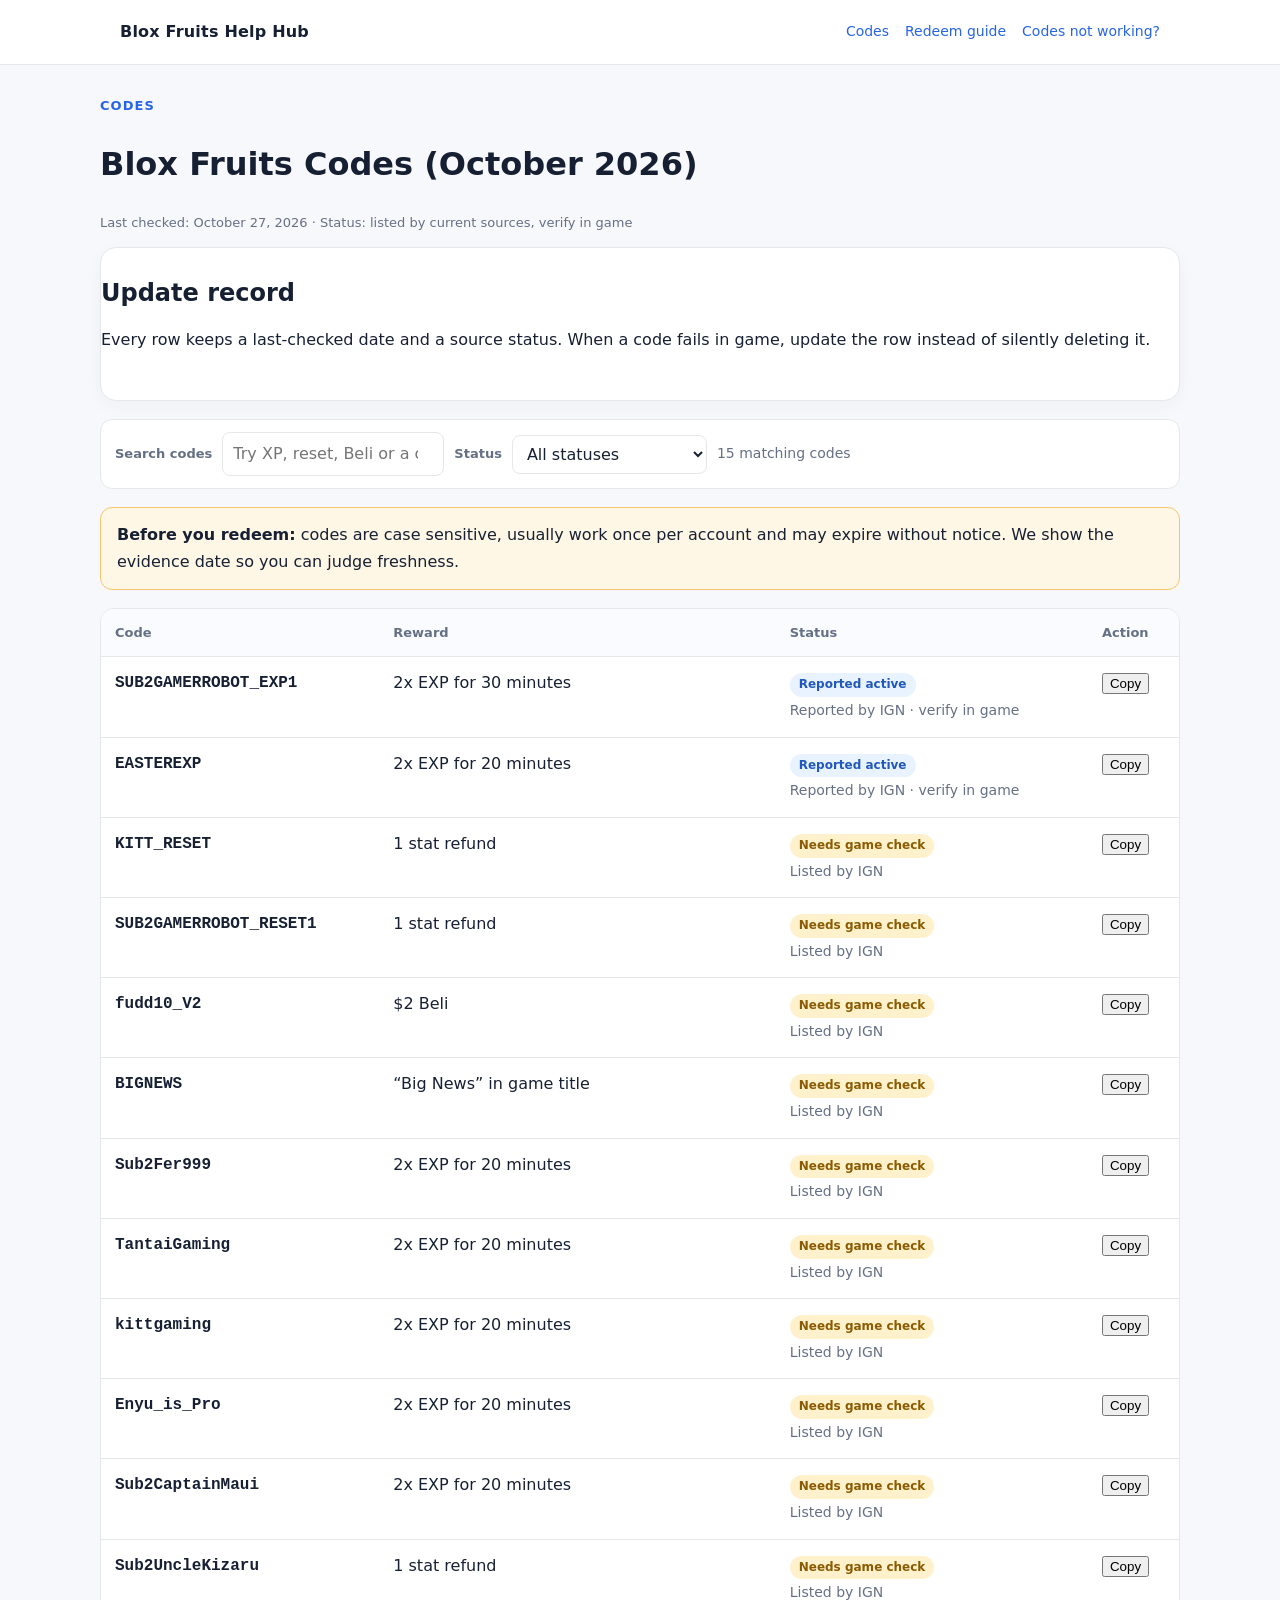
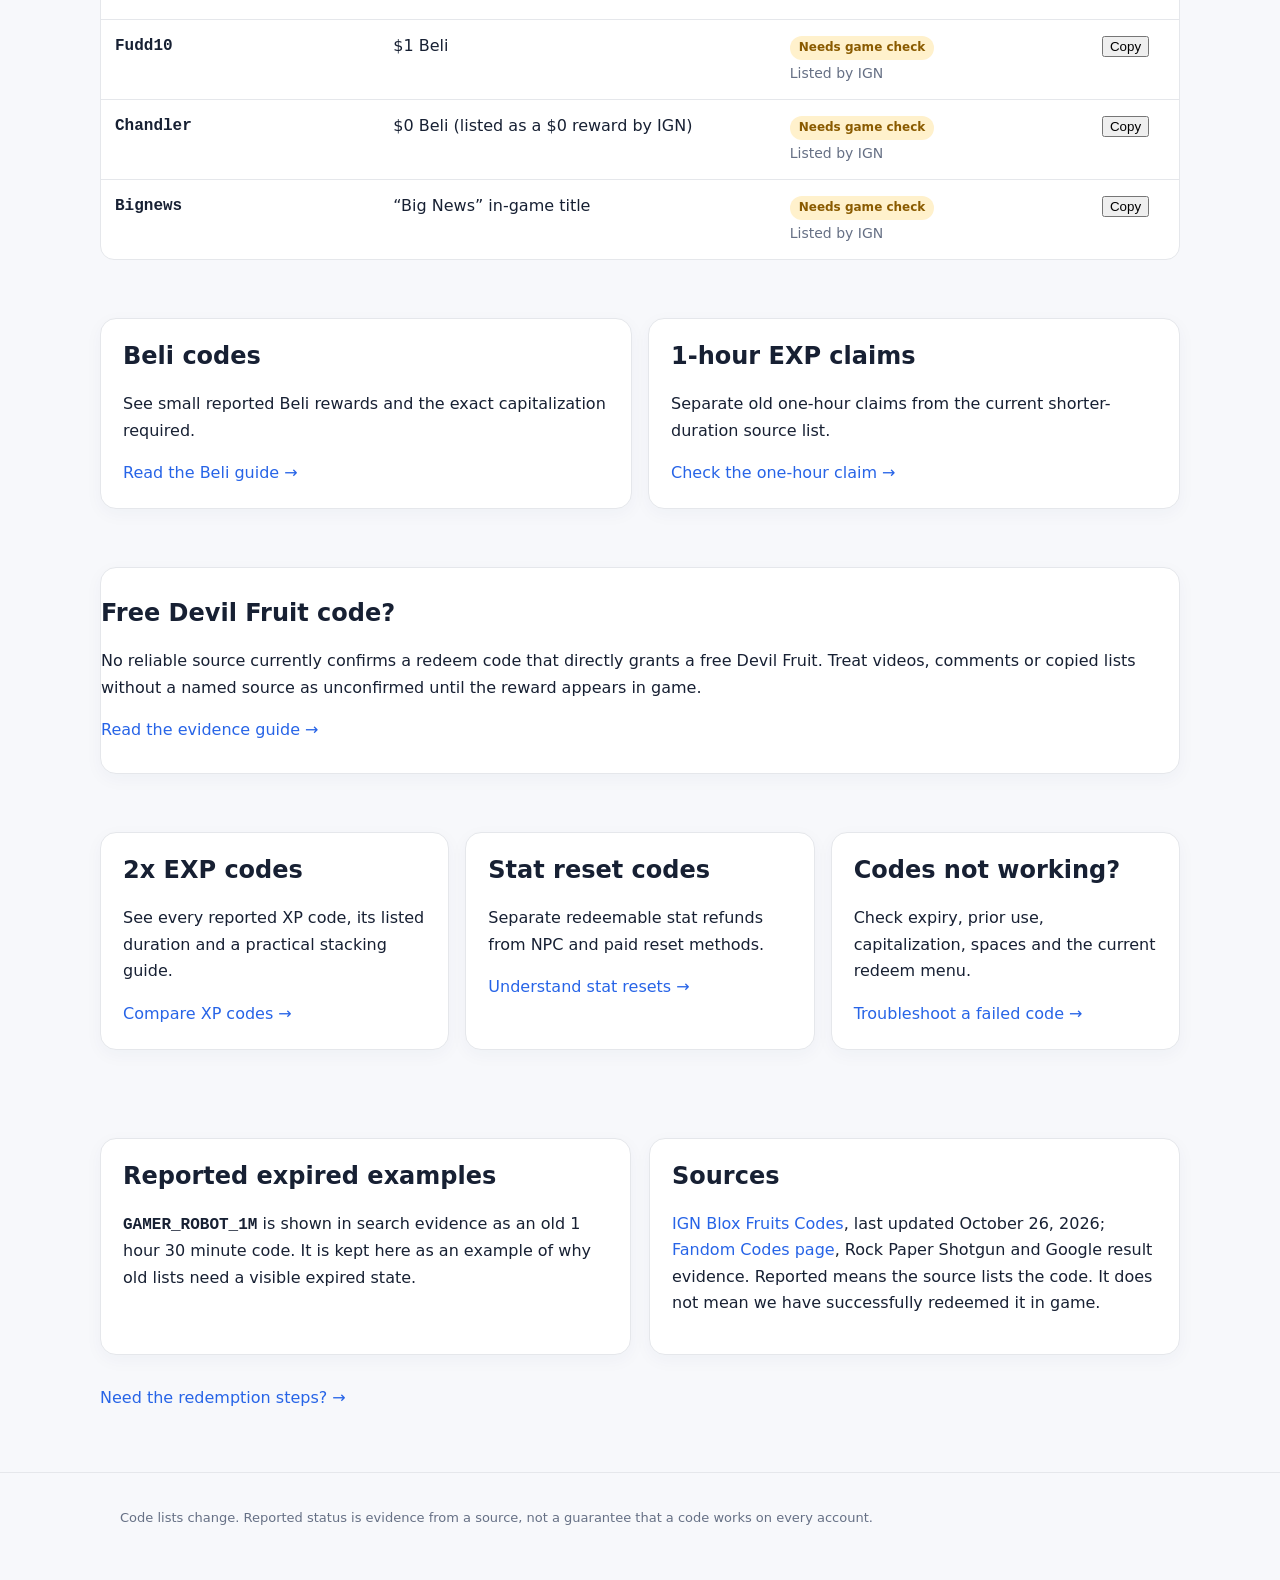
==== commit 4872a95a: "Add code search filters and click tracking" ====
--- a/codes.html
+++ b/codes.html
@@ -1 +1 @@
-<!doctype html><html lang="en"><head><meta charset="utf-8"><meta name="viewport" content="width=device-width,initial-scale=1"><meta name="description" content="Browse Blox Fruits XP, stat reset, Beli and title codes with rewards, check dates, reported status and a one-click copy button."><link rel="canonical" href="https://blox-fruits-help-hub.pages.dev/codes"><title>Blox Fruits Codes (October 2026) | Blox Fruits Help Hub</title><link rel="stylesheet" href="styles.css"><script src="site.js" defer></script></head><body><header class="top"><div class="shell nav"><a class="logo" href="/">Blox Fruits Help Hub</a><nav class="links"><a href="/codes">Codes</a><a href="/redeem">Redeem guide</a><a href="/not-working">Codes not working?</a></nav></div></header><main class="section shell"><div class="eyebrow">Codes</div><h1>Blox Fruits Codes (October 2026)</h1><p class="meta">Last checked: October 27, 2026 · Status: listed by current sources, verify in game</p><div class="card section"><h2>Update record</h2><p>Every row keeps a last-checked date and a source status. When a code fails in game, update the row instead of silently deleting it.</p></div><div class="notice"><strong>Before you redeem:</strong> codes are case sensitive, usually work once per account and may expire without notice. We show the evidence date so you can judge freshness.</div><div class="table-wrap"><table class="codes"><thead><tr><th>Code</th><th>Reward</th><th>Status</th><th>Action</th></tr></thead><tbody><tr><td class="code" data-label="Code">SUB2GAMERROBOT_EXP1</td><td data-label="Reward">2x EXP for 30 minutes</td><td data-label="Status"><span class="tag xp">Reported active</span><br><span class="small">Reported by IGN · verify in game</span></td><td data-label="Action"><button onclick="copyCode('SUB2GAMERROBOT_EXP1',this)">Copy</button></td></tr><tr><td class="code" data-label="Code">EASTEREXP</td><td data-label="Reward">2x EXP for 20 minutes</td><td data-label="Status"><span class="tag xp">Reported active</span><br><span class="small">Reported by IGN · verify in game</span></td><td data-label="Action"><button onclick="copyCode('EASTEREXP',this)">Copy</button></td></tr><tr><td class="code" data-label="Code">KITT_RESET</td><td data-label="Reward">1 stat refund</td><td data-label="Status"><span class="tag verify">Needs game check</span><br><span class="small">Listed by IGN</span></td><td data-label="Action"><button onclick="copyCode('KITT_RESET',this)">Copy</button></td></tr><tr><td class="code" data-label="Code">SUB2GAMERROBOT_RESET1</td><td data-label="Reward">1 stat refund</td><td data-label="Status"><span class="tag verify">Needs game check</span><br><span class="small">Listed by IGN</span></td><td data-label="Action"><button onclick="copyCode('SUB2GAMERROBOT_RESET1',this)">Copy</button></td></tr><tr><td class="code" data-label="Code">fudd10_V2</td><td data-label="Reward">$2 Beli</td><td data-label="Status"><span class="tag verify">Needs game check</span><br><span class="small">Listed by IGN</span></td><td data-label="Action"><button onclick="copyCode('fudd10_V2',this)">Copy</button></td></tr><tr><td class="code" data-label="Code">BIGNEWS</td><td data-label="Reward">“Big News” in game title</td><td data-label="Status"><span class="tag verify">Needs game check</span><br><span class="small">Listed by IGN</span></td><td data-label="Action"><button onclick="copyCode('BIGNEWS',this)">Copy</button></td></tr><tr><td class="code" data-label="Code">Sub2Fer999</td><td data-label="Reward">2x EXP for 20 minutes</td><td data-label="Status"><span class="tag verify">Needs game check</span><br><span class="small">Listed by IGN</span></td><td data-label="Action"><button onclick="copyCode('Sub2Fer999',this)">Copy</button></td></tr><tr><td class="code" data-label="Code">TantaiGaming</td><td data-label="Reward">2x EXP for 20 minutes</td><td data-label="Status"><span class="tag verify">Needs game check</span><br><span class="small">Listed by IGN</span></td><td data-label="Action"><button onclick="copyCode('TantaiGaming',this)">Copy</button></td></tr><tr><td class="code" data-label="Code">kittgaming</td><td data-label="Reward">2x EXP for 20 minutes</td><td data-label="Status"><span class="tag verify">Needs game check</span><br><span class="small">Listed by IGN</span></td><td data-label="Action"><button onclick="copyCode('kittgaming',this)">Copy</button></td></tr><tr><td class="code" data-label="Code">Enyu_is_Pro</td><td data-label="Reward">2x EXP for 20 minutes</td><td data-label="Status"><span class="tag verify">Needs game check</span><br><span class="small">Listed by IGN</span></td><td data-label="Action"><button onclick="copyCode('Enyu_is_Pro',this)">Copy</button></td></tr><tr><td class="code" data-label="Code">Sub2CaptainMaui</td><td data-label="Reward">2x EXP for 20 minutes</td><td data-label="Status"><span class="tag verify">Needs game check</span><br><span class="small">Listed by IGN</span></td><td data-label="Action"><button onclick="copyCode('Sub2CaptainMaui',this)">Copy</button></td></tr><tr><td class="code" data-label="Code">Sub2UncleKizaru</td><td data-label="Reward">1 stat refund</td><td data-label="Status"><span class="tag verify">Needs game check</span><br><span class="small">Listed by IGN</span></td><td data-label="Action"><button onclick="copyCode('Sub2UncleKizaru',this)">Copy</button></td></tr><tr><td class="code" data-label="Code">Fudd10</td><td data-label="Reward">$1 Beli</td><td data-label="Status"><span class="tag verify">Needs game check</span><br><span class="small">Listed by IGN</span></td><td data-label="Action"><button onclick="copyCode('Fudd10',this)">Copy</button></td></tr><tr><td class="code" data-label="Code">Chandler</td><td data-label="Reward">$0 Beli (listed as a $0 reward by IGN)</td><td data-label="Status"><span class="tag verify">Needs game check</span><br><span class="small">Listed by IGN</span></td><td data-label="Action"><button onclick="copyCode('Chandler',this)">Copy</button></td></tr><tr><td class="code" data-label="Code">Bignews</td><td data-label="Reward">“Big News” in-game title</td><td data-label="Status"><span class="tag verify">Needs game check</span><br><span class="small">Listed by IGN</span></td><td data-label="Action"><button onclick="copyCode('Bignews',this)">Copy</button></td></tr></tbody></table></div><div class="grid section"><article class="card"><h2>Beli codes</h2><p>See small reported Beli rewards and the exact capitalization required.</p><a href="/beli-codes">Read the Beli guide →</a></article><article class="card"><h2>1-hour EXP claims</h2><p>Separate old one-hour claims from the current shorter-duration source list.</p><a href="/one-hour-exp-code">Check the one-hour claim →</a></article></div><div class="card section"><h2>Free Devil Fruit code?</h2><p>No reliable source currently confirms a redeem code that directly grants a free Devil Fruit. Treat videos, comments or copied lists without a named source as unconfirmed until the reward appears in game.</p><a href="/free-devil-fruits-codes">Read the evidence guide →</a></div><div class="grid section"><article class="card"><h2>2x EXP codes</h2><p>See every reported XP code, its listed duration and a practical stacking guide.</p><a href="/two-x-exp-codes">Compare XP codes →</a></article><article class="card"><h2>Stat reset codes</h2><p>Separate redeemable stat refunds from NPC and paid reset methods.</p><a href="/stat-reset-codes">Understand stat resets →</a></article><article class="card"><h2>Codes not working?</h2><p>Check expiry, prior use, capitalization, spaces and the current redeem menu.</p><a href="/not-working">Troubleshoot a failed code →</a></article></div><div class="two section"><section class="card"><h2>Reported expired examples</h2><p><span class="code">GAMER_ROBOT_1M</span> is shown in search evidence as an old 1 hour 30 minute code. It is kept here as an example of why old lists need a visible expired state.</p></section><section class="card"><h2>Sources</h2><p><a href="https://www.ign.com/wikis/blox-fruits/Blox_Fruits_Codes" rel="noreferrer">IGN Blox Fruits Codes</a>, last updated October 26, 2026; <a href="https://blox-fruits.fandom.com/wiki/Codes" rel="noreferrer">Fandom Codes page</a>, Rock Paper Shotgun and Google result evidence. Reported means the source lists the code. It does not mean we have successfully redeemed it in game.</p></section></div><a href="/redeem">Need the redemption steps? →</a></main><footer class="footer"><div class="shell">Code lists change. Reported status is evidence from a source, not a guarantee that a code works on every account.</div></footer></body></html>
+<!doctype html><html lang="en"><head><meta charset="utf-8"><meta name="viewport" content="width=device-width,initial-scale=1"><meta name="description" content="Browse Blox Fruits XP, stat reset, Beli and title codes with rewards, check dates, reported status and a one-click copy button."><link rel="canonical" href="https://blox-fruits-help-hub.pages.dev/codes"><title>Blox Fruits Codes (October 2026) | Blox Fruits Help Hub</title><link rel="stylesheet" href="styles.css"><script src="site.js" defer></script></head><body><header class="top"><div class="shell nav"><a class="logo" href="/">Blox Fruits Help Hub</a><nav class="links"><a href="/codes">Codes</a><a href="/redeem">Redeem guide</a><a href="/not-working">Codes not working?</a></nav></div></header><main class="section shell"><div class="eyebrow">Codes</div><h1>Blox Fruits Codes (October 2026)</h1><p class="meta">Last checked: October 27, 2026 · Status: listed by current sources, verify in game</p><div class="card section"><h2>Update record</h2><p>Every row keeps a last-checked date and a source status. When a code fails in game, update the row instead of silently deleting it.</p></div><div class="filter-bar"><label for="code-search">Search codes</label><input id="code-search" type="search" placeholder="Try XP, reset, Beli or a code"><label for="status-filter">Status</label><select id="status-filter"><option value="all">All statuses</option><option value="reported">Reported active</option><option value="check">Needs game check</option></select><span id="code-count" class="small"></span></div><div class="notice"><strong>Before you redeem:</strong> codes are case sensitive, usually work once per account and may expire without notice. We show the evidence date so you can judge freshness.</div><div class="table-wrap"><table class="codes"><thead><tr><th>Code</th><th>Reward</th><th>Status</th><th>Action</th></tr></thead><tbody><tr data-code-row><td class="code" data-label="Code">SUB2GAMERROBOT_EXP1</td><td data-label="Reward">2x EXP for 30 minutes</td><td data-label="Status"><span class="tag xp">Reported active</span><br><span class="small">Reported by IGN · verify in game</span></td><td data-label="Action"><button onclick="copyCode('SUB2GAMERROBOT_EXP1',this)">Copy</button></td></tr><tr data-code-row><td class="code" data-label="Code">EASTEREXP</td><td data-label="Reward">2x EXP for 20 minutes</td><td data-label="Status"><span class="tag xp">Reported active</span><br><span class="small">Reported by IGN · verify in game</span></td><td data-label="Action"><button onclick="copyCode('EASTEREXP',this)">Copy</button></td></tr><tr data-code-row><td class="code" data-label="Code">KITT_RESET</td><td data-label="Reward">1 stat refund</td><td data-label="Status"><span class="tag verify">Needs game check</span><br><span class="small">Listed by IGN</span></td><td data-label="Action"><button onclick="copyCode('KITT_RESET',this)">Copy</button></td></tr><tr data-code-row><td class="code" data-label="Code">SUB2GAMERROBOT_RESET1</td><td data-label="Reward">1 stat refund</td><td data-label="Status"><span class="tag verify">Needs game check</span><br><span class="small">Listed by IGN</span></td><td data-label="Action"><button onclick="copyCode('SUB2GAMERROBOT_RESET1',this)">Copy</button></td></tr><tr data-code-row><td class="code" data-label="Code">fudd10_V2</td><td data-label="Reward">$2 Beli</td><td data-label="Status"><span class="tag verify">Needs game check</span><br><span class="small">Listed by IGN</span></td><td data-label="Action"><button onclick="copyCode('fudd10_V2',this)">Copy</button></td></tr><tr data-code-row><td class="code" data-label="Code">BIGNEWS</td><td data-label="Reward">“Big News” in game title</td><td data-label="Status"><span class="tag verify">Needs game check</span><br><span class="small">Listed by IGN</span></td><td data-label="Action"><button onclick="copyCode('BIGNEWS',this)">Copy</button></td></tr><tr data-code-row><td class="code" data-label="Code">Sub2Fer999</td><td data-label="Reward">2x EXP for 20 minutes</td><td data-label="Status"><span class="tag verify">Needs game check</span><br><span class="small">Listed by IGN</span></td><td data-label="Action"><button onclick="copyCode('Sub2Fer999',this)">Copy</button></td></tr><tr data-code-row><td class="code" data-label="Code">TantaiGaming</td><td data-label="Reward">2x EXP for 20 minutes</td><td data-label="Status"><span class="tag verify">Needs game check</span><br><span class="small">Listed by IGN</span></td><td data-label="Action"><button onclick="copyCode('TantaiGaming',this)">Copy</button></td></tr><tr data-code-row><td class="code" data-label="Code">kittgaming</td><td data-label="Reward">2x EXP for 20 minutes</td><td data-label="Status"><span class="tag verify">Needs game check</span><br><span class="small">Listed by IGN</span></td><td data-label="Action"><button onclick="copyCode('kittgaming',this)">Copy</button></td></tr><tr data-code-row><td class="code" data-label="Code">Enyu_is_Pro</td><td data-label="Reward">2x EXP for 20 minutes</td><td data-label="Status"><span class="tag verify">Needs game check</span><br><span class="small">Listed by IGN</span></td><td data-label="Action"><button onclick="copyCode('Enyu_is_Pro',this)">Copy</button></td></tr><tr data-code-row><td class="code" data-label="Code">Sub2CaptainMaui</td><td data-label="Reward">2x EXP for 20 minutes</td><td data-label="Status"><span class="tag verify">Needs game check</span><br><span class="small">Listed by IGN</span></td><td data-label="Action"><button onclick="copyCode('Sub2CaptainMaui',this)">Copy</button></td></tr><tr data-code-row><td class="code" data-label="Code">Sub2UncleKizaru</td><td data-label="Reward">1 stat refund</td><td data-label="Status"><span class="tag verify">Needs game check</span><br><span class="small">Listed by IGN</span></td><td data-label="Action"><button onclick="copyCode('Sub2UncleKizaru',this)">Copy</button></td></tr><tr data-code-row><td class="code" data-label="Code">Fudd10</td><td data-label="Reward">$1 Beli</td><td data-label="Status"><span class="tag verify">Needs game check</span><br><span class="small">Listed by IGN</span></td><td data-label="Action"><button onclick="copyCode('Fudd10',this)">Copy</button></td></tr><tr data-code-row><td class="code" data-label="Code">Chandler</td><td data-label="Reward">$0 Beli (listed as a $0 reward by IGN)</td><td data-label="Status"><span class="tag verify">Needs game check</span><br><span class="small">Listed by IGN</span></td><td data-label="Action"><button onclick="copyCode('Chandler',this)">Copy</button></td></tr><tr data-code-row><td class="code" data-label="Code">Bignews</td><td data-label="Reward">“Big News” in-game title</td><td data-label="Status"><span class="tag verify">Needs game check</span><br><span class="small">Listed by IGN</span></td><td data-label="Action"><button onclick="copyCode('Bignews',this)">Copy</button></td></tr></tbody></table></div><div class="grid section"><article class="card"><h2>Beli codes</h2><p>See small reported Beli rewards and the exact capitalization required.</p><a href="/beli-codes">Read the Beli guide →</a></article><article class="card"><h2>1-hour EXP claims</h2><p>Separate old one-hour claims from the current shorter-duration source list.</p><a href="/one-hour-exp-code">Check the one-hour claim →</a></article></div><div class="card section"><h2>Free Devil Fruit code?</h2><p>No reliable source currently confirms a redeem code that directly grants a free Devil Fruit. Treat videos, comments or copied lists without a named source as unconfirmed until the reward appears in game.</p><a href="/free-devil-fruits-codes">Read the evidence guide →</a></div><div class="grid section"><article class="card"><h2>2x EXP codes</h2><p>See every reported XP code, its listed duration and a practical stacking guide.</p><a href="/two-x-exp-codes">Compare XP codes →</a></article><article class="card"><h2>Stat reset codes</h2><p>Separate redeemable stat refunds from NPC and paid reset methods.</p><a href="/stat-reset-codes">Understand stat resets →</a></article><article class="card"><h2>Codes not working?</h2><p>Check expiry, prior use, capitalization, spaces and the current redeem menu.</p><a href="/not-working">Troubleshoot a failed code →</a></article></div><div class="two section"><section class="card"><h2>Reported expired examples</h2><p><span class="code">GAMER_ROBOT_1M</span> is shown in search evidence as an old 1 hour 30 minute code. It is kept here as an example of why old lists need a visible expired state.</p></section><section class="card"><h2>Sources</h2><p><a href="https://www.ign.com/wikis/blox-fruits/Blox_Fruits_Codes" rel="noreferrer">IGN Blox Fruits Codes</a>, last updated October 26, 2026; <a href="https://blox-fruits.fandom.com/wiki/Codes" rel="noreferrer">Fandom Codes page</a>, Rock Paper Shotgun and Google result evidence. Reported means the source lists the code. It does not mean we have successfully redeemed it in game.</p></section></div><a href="/redeem">Need the redemption steps? →</a></main><footer class="footer"><div class="shell">Code lists change. Reported status is evidence from a source, not a guarantee that a code works on every account.</div></footer></body></html>
--- a/styles.css
+++ b/styles.css
@@ -1 +1,2 @@
 :root{--bg:#f7f8fb;--ink:#172033;--muted:#667085;--card:#fff;--line:#e5e7eb;--brand:#2764e7;--soft:#eef4ff;--warn:#fff7e6;--warn-line:#f2c66d;--ok:#e8f7ee;--ok-line:#83c99c}*{box-sizing:border-box}body{margin:0;background:var(--bg);color:var(--ink);font:16px/1.65 system-ui,-apple-system,BlinkMacSystemFont,"Segoe UI",sans-serif}a{color:var(--brand);text-decoration:none}a:hover{text-decoration:underline}.shell{max-width:1080px;margin:auto;padding:0 20px}.top{background:#fff;border-bottom:1px solid var(--line);position:sticky;top:0;z-index:10}.nav{display:flex;align-items:center;justify-content:space-between;min-height:64px;gap:18px}.logo{font-weight:800;color:var(--ink);letter-spacing:.2px}.links{display:flex;gap:16px;flex-wrap:wrap;font-size:14px}.hero{padding:54px 0 30px;background:linear-gradient(135deg,#f0f5ff,#fff)}.eyebrow{font-size:13px;color:var(--brand);font-weight:700;text-transform:uppercase;letter-spacing:.08em}.hero h1{font-size:clamp(32px,5vw,52px);line-height:1.12;margin:12px 0}.hero p{max-width:720px;color:var(--muted);font-size:18px}.meta{font-size:13px;color:var(--muted)}.grid{display:grid;grid-template-columns:repeat(auto-fit,minmax(240px,1fr));gap:16px;margin:28px 0}.card{background:var(--card);border:1px solid var(--line);border-radius:16px;padding:22px;box-shadow:0 5px 18px rgba(25,50,100,.04)}.card h2,.card h3{margin-top:0;line-height:1.25}.button{display:inline-block;background:var(--brand);color:#fff;border-radius:10px;padding:10px 14px;font-weight:700;margin-top:8px}.button:hover{text-decoration:none;filter:brightness(.95)}.section{padding:30px 0}.notice{background:var(--warn);border:1px solid var(--warn-line);padding:14px 16px;border-radius:12px;margin:18px 0}.success{background:var(--ok);border:1px solid var(--ok-line);padding:14px 16px;border-radius:12px;margin:18px 0}.table-wrap{overflow-x:auto;background:#fff;border:1px solid var(--line);border-radius:14px}.codes{border-collapse:collapse;width:100%;min-width:680px}.codes th,.codes td{padding:13px 14px;border-bottom:1px solid var(--line);text-align:left;vertical-align:top}.codes th{background:#fafbff;font-size:13px;color:var(--muted)}.codes tr:last-child td{border-bottom:0}.code{font-family:ui-monospace,SFMono-Regular,Menlo,monospace;font-weight:700;white-space:nowrap}.tag{display:inline-block;border-radius:999px;padding:2px 9px;font-size:12px;font-weight:700}.tag.verify{background:#fff1cc;color:#8a5b00}.tag.exp{background:#f1f2f4;color:#596273}.tag.xp{background:#e9f2ff;color:#2058bb}.two{display:grid;grid-template-columns:repeat(auto-fit,minmax(300px,1fr));gap:18px}.steps li{margin:9px 0}.footer{color:var(--muted);font-size:13px;padding:34px 0 52px;border-top:1px solid var(--line);margin-top:30px}.small{font-size:14px;color:var(--muted)}@media(max-width:640px){.nav{align-items:flex-start;flex-direction:column;padding:14px 0}.hero{padding-top:34px}.links{gap:10px}.card{padding:18px}.table-wrap{overflow:visible;border:0;background:transparent}.codes{display:block;min-width:0;background:transparent}.codes thead{display:none}.codes tbody,.codes tr,.codes td{display:block;width:100%}.codes tr{background:#fff;border:1px solid var(--line);border-radius:14px;margin:0 0 12px;padding:4px 14px}.codes td{border-bottom:1px solid var(--line);padding:10px 0}.codes tr:last-child td{border-bottom:1px solid var(--line)}.codes td:last-child{border-bottom:0;padding-top:12px}.codes td::before{content:attr(data-label);display:block;font-size:12px;font-weight:700;color:var(--muted);margin-bottom:3px}.code{white-space:normal;overflow-wrap:anywhere}.two{grid-template-columns:1fr}}
+.filter-bar{display:flex;align-items:center;gap:10px;flex-wrap:wrap;background:#fff;border:1px solid var(--line);border-radius:12px;padding:12px 14px;margin:18px 0}.filter-bar label{font-size:13px;font-weight:700;color:var(--muted)}.filter-bar input,.filter-bar select{border:1px solid var(--line);border-radius:8px;padding:8px 10px;background:#fff;color:var(--ink);font:inherit}.filter-bar input{min-width:220px}@media(max-width:640px){.filter-bar{align-items:stretch;flex-direction:column}.filter-bar input,.filter-bar select{width:100%}}
